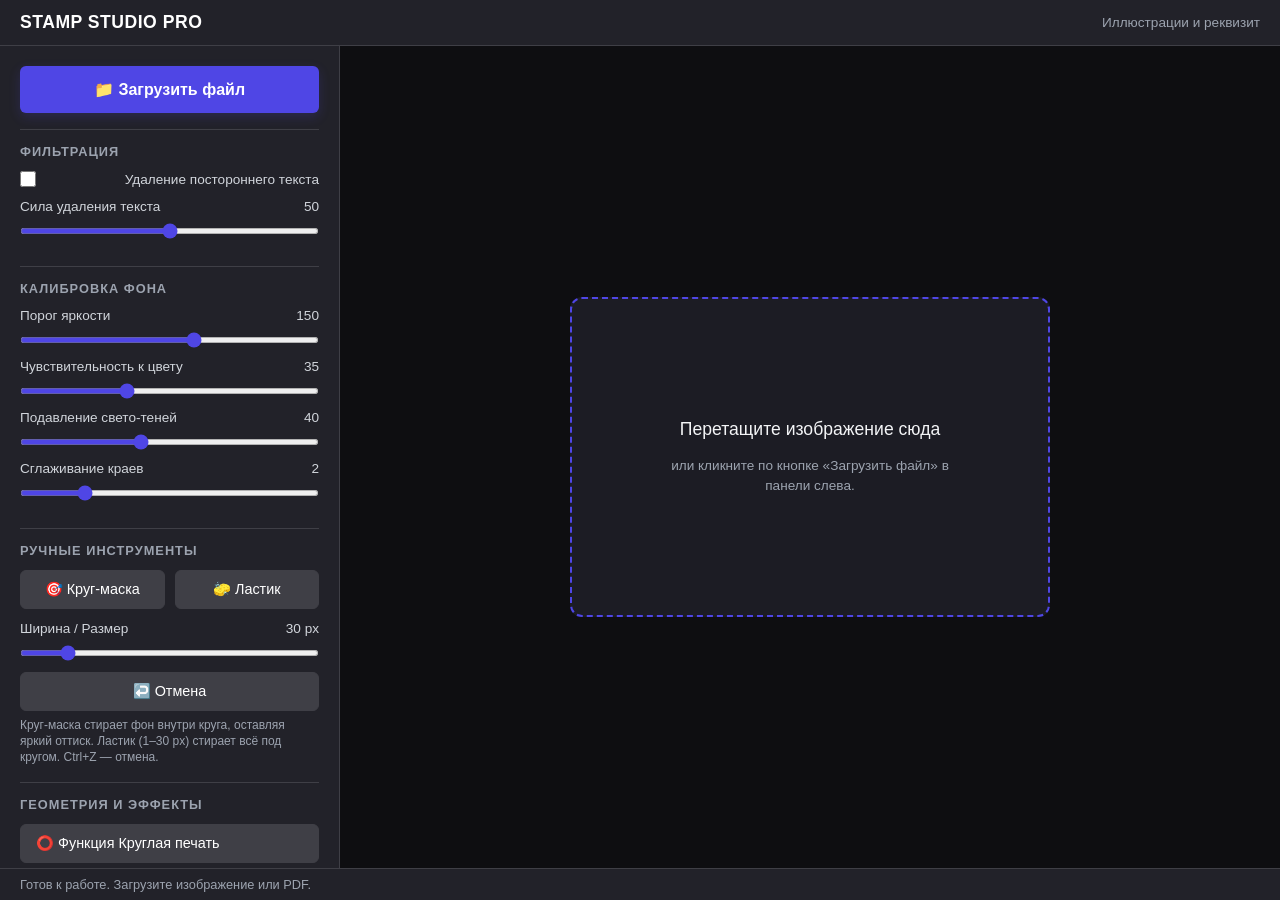
==== index.html @ a834d9c8 "Add files via upload" ====
<!DOCTYPE html>
<html lang="ru">
<head>
    <meta charset="UTF-8">
    <meta name="viewport" content="width=device-width, initial-scale=1.0">
    <title>Stamp Studio Pro — Очистка оттисков</title>
    <style>
        :root {
            --bg-color: #16161a;
            --panel-bg: #222229;
            --accent-color: #4f46e5;
            --accent-hover: #6366f1;
            --text-main: #f3f4f6;
            --text-muted: #9ca3af;
            --border-color: #3f3f46;
        }

        *, *::before, *::after { 
            box-sizing: border-box; 
            margin: 0; 
            padding: 0; 
        }
        body { 
            background-color: var(--bg-color); 
            color: var(--text-main); 
            display: flex; 
            flex-direction: column; 
            height: 100vh; 
            overflow: hidden; 
            font-family: 'Segoe UI', sans-serif; 
        }
        
        header { 
            background-color: var(--panel-bg); 
            padding: 12px 20px; 
            border-bottom: 1px solid var(--border-color); 
            display: flex; 
            justify-content: space-between; 
            align-items: center; 
        }
        header h1 { font-size: 1.1rem; font-weight: 600; color: #fff; letter-spacing: 0.5px; }
        
        .main-container { 
            display: flex; 
            flex: 1; 
            overflow: hidden; 
            position: relative; 
        }

        .sidebar { 
            width: 340px; 
            background-color: var(--panel-bg); 
            border-right: 1px solid var(--border-color); 
            display: flex; 
            flex-direction: column; 
            padding: 20px; 
            gap: 16px; 
            overflow-y: auto; 
            flex-shrink: 0; 
        }
        
        .upload-wrapper { position: relative; width: 100%; }
        .upload-label { 
            display: flex; align-items: center; justify-content: center; gap: 10px;
            background-color: var(--accent-color); color: white; padding: 14px; 
            border-radius: 6px; font-weight: 600; cursor: pointer; transition: background 0.2s ease;
            text-align: center; font-size: 1rem; box-shadow: 0 4px 12px rgba(79, 70, 229, 0.2);
        }
        .upload-label:hover { background-color: var(--accent-hover); }
        #fileInput { 
            position: absolute; 
            left: 0; 
            top: 0; 
            width: 100%; 
            height: 100%; 
            opacity: 0; 
            cursor: pointer; 
        }
        
        .btn { 
            background-color: #3f3f46; color: white; border: 1px solid var(--border-color); 
            padding: 10px 15px; border-radius: 6px; font-weight: 500; cursor: pointer; 
            transition: all 0.2s ease; display: inline-flex; align-items: center; justify-content: center; 
            gap: 8px; font-size: 0.9rem; 
        }
        .btn:hover { background-color: #52525b; border-color: #52525b; }
        .btn-main { background-color: #10b981; border: none; font-weight: 600; padding: 14px; font-size: 1rem; }
        .btn-main:hover { background-color: #059669; }
        
        .panel-section { border-top: 1px solid var(--border-color); padding-top: 14px; }
        .panel-section-title { 
            font-size: 0.8rem; text-transform: uppercase; letter-spacing: 1px; 
            color: var(--text-muted); margin-bottom: 12px; font-weight: 700; 
        }
        
        .control-group { margin-bottom: 12px; }
        .control-group label { 
            display: flex; justify-content: space-between; font-size: 0.85rem; margin-bottom: 6px; color: #d1d5db; 
        }
        .control-group input[type=range] { 
            width: 100%; accent-color: var(--accent-color); background: #16161a; 
            height: 6px; border-radius: 3px; outline: none; cursor: pointer; 
        }
        
        .checkbox-label { display: flex; align-items: center; gap: 10px; cursor: pointer; font-size: 0.9rem; user-select: none; }
        .checkbox-label input { accent-color: var(--accent-color); width: 16px; height: 16px; cursor: pointer; }

        .workspace { 
            flex: 1; 
            background-color: #0e0e11; 
            display: flex; 
            align-items: center; 
            justify-content: center; 
            overflow: auto; 
            padding: 30px;
            position: relative;
        }

        .drop-zone-box {
            width: 480px;
            height: 320px;
            border: 2px dashed #4f46e5;
            background-color: #1c1c24;
            border-radius: 12px;
            display: flex;
            flex-direction: column;
            align-items: center;
            justify-content: center;
            gap: 16px;
            color: var(--text-main);
            transition: all 0.2s ease;
            padding: 20px;
            text-align: center;
            z-index: 10;
        }
        .drop-zone-box.dragover {
            background-color: rgba(79, 70, 229, 0.15);
            border-color: #6366f1;
            transform: scale(1.02);
        }
        .drop-zone-box span {
            font-size: 1.1rem;
            font-weight: 500;
        }
        .drop-zone-box p {
            font-size: 0.85rem;
            color: var(--text-muted);
            max-width: 300px;
            line-height: 1.4;
        }
        
        .canvas-container { 
            position: relative; 
            box-shadow: 0 15px 40px rgba(0,0,0,0.7); 
            background-image: linear-gradient(45deg, #18181c 25%, transparent 25%), linear-gradient(-45deg, #18181c 25%, transparent 25%), linear-gradient(45deg, transparent 75%, #18181c 75%), linear-gradient(-45deg, transparent 75%, #18181c 75%); 
            background-size: 20px 20px; 
            border: 2px solid #27272a; 
            border-radius: 4px;
            display: none; 
        }
        
        canvas { display: block; touch-action: none; cursor: default; }
        .upload-label.dragover { background-color: var(--accent-hover); outline: 2px dashed #fff; outline-offset: 3px; }
        .brush-hint { font-size: 0.75rem; color: var(--text-muted); margin-top: 6px; line-height: 1.35; }
        @media (max-width: 800px) {
            body { height: auto; overflow: auto; }
            .main-container { flex-direction: column; overflow: visible; }
            .sidebar { width: 100%; }
            .workspace { min-height: 60vh; }
        }
        
        #brushCursor {
            position: absolute;
            border: 2px dashed rgba(255, 255, 255, 0.8);
            background: rgba(255, 255, 255, 0.15);
            border-radius: 50%;
            pointer-events: none;
            display: none;
            transform: translate(-50%, -50%);
            z-index: 999;
            box-shadow: 0 0 0 1px rgba(0,0,0,0.5);
        }
        
        .status-bar { 
            background-color: var(--panel-bg); 
            padding: 8px 20px; 
            border-top: 1px solid var(--border-color); 
            font-size: 0.8rem; 
            color: var(--text-muted); 
            display: flex; 
            justify-content: space-between; 
        }
        .tool-active { 
            border: 1px solid var(--accent-hover) !important; 
            background-color: rgba(79, 70, 229, 0.25) !important; 
            color: #fff !important; 
        }
    </style>
</head>
<body>

    <header>
        <h1>STAMP STUDIO PRO</h1>
        <div style="font-size: 0.85rem; color: var(--text-muted);">Иллюстрации и реквизит</div>
    </header>

    <div class="main-container">
        <div class="sidebar">
            <div class="upload-wrapper">
                <label class="upload-label" id="uploadLabel">
                    <span>📁 Загрузить файл</span>
                    <input type="file" id="fileInput" accept="image/*,application/pdf,.pdf">
                </label>
            </div>

            <div class="panel-section">
                <div class="panel-section-title">Фильтрация</div>
                <div class="control-group">
                    <label class="checkbox-label">
                        <input type="checkbox" id="removeTextCheck">
                        <span>Удаление постороннего текста</span>
                    </label>
                </div>
                <div class="control-group">
                    <label><span>Сила удаления текста</span><span id="valText">50</span></label>
                    <input type="range" id="paramText" min="0" max="100" value="50">
                </div>
            </div>

            <div class="panel-section">
                <div class="panel-section-title">Калибровка фона</div>
                <div class="control-group">
                    <label><span>Порог яркости</span><span id="val1">150</span></label>
                    <input type="range" id="paramBrightness" min="0" max="255" value="150">
                </div>
                <div class="control-group">
                    <label><span>Чувствительность к цвету</span><span id="val2">35</span></label>
                    <input type="range" id="paramChroma" min="0" max="100" value="35">
                </div>
                <div class="control-group">
                    <label><span>Подавление свето-теней</span><span id="val3">40</span></label>
                    <input type="range" id="paramShadows" min="0" max="100" value="40">
                </div>
                <div class="control-group">
                    <label><span>Сглаживание краев</span><span id="val4">2</span></label>
                    <input type="range" id="paramSmoothing" min="0" max="10" value="2">
                </div>
            </div>

            <div class="panel-section">
                <div class="panel-section-title">Ручные инструменты</div>
                <div style="display: flex; gap: 10px; margin-bottom: 12px;">
                    <button class="btn" id="btnMagicCursor" style="flex: 1;">🎯 Круг-маска</button>
                    <button class="btn" id="btnEraser" style="flex: 1;">🧽 Ластик</button>
                </div>
                <div class="control-group">
                    <label><span>Ширина / Размер</span><span id="valBrushSize">30 px</span></label>
                    <input type="range" id="brushSize" min="5" max="180" value="30">
                </div>
                <button class="btn" id="btnUndo" style="width: 100%;">↩️ Отмена</button>
                <div class="brush-hint">Круг-маска стирает фон внутри круга, оставляя яркий оттиск. Ластик (1–30 px) стирает всё под кругом. Ctrl+Z — отмена.</div>
            </div>

            <div class="panel-section">
                <div class="panel-section-title">Геометрия и эффекты</div>
                <button class="btn" id="btnMakeRound" style="width: 100%; margin-bottom: 12px; justify-content: flex-start;">⭕ Функция Круглая печать</button>
                <div class="control-group">
                    <label class="checkbox-label">
                        <input type="checkbox" id="agingCheck">
                        <span>Состаривание печати</span>
                    </label>
                </div>
                <div class="control-group">
                    <label><span>Степень состаривания</span><span id="valAging">60</span></label>
                    <input type="range" id="paramAging" min="0" max="100" value="60">
                </div>
            </div>

            <!-- Добавленные кнопки действий -->
            <div class="panel-section">
                <div class="panel-section-title">Экспорт</div>
                <button class="btn-main" id="btnDownload" style="width: 100%;">⬇️ Скачать PNG (40 мм)</button>
                <button class="btn" id="btnReset" style="width: 100%; margin-top: 8px;">🗑️ Сбросить всё</button>
            </div>

        </div>

        <div class="workspace">
            <div class="drop-zone-box" id="dropZone">
                <span>Перетащите изображение сюда</span>
                <p>или кликните по кнопке «Загрузить файл» в панели слева.</p>
            </div>
            <div class="canvas-container" id="canvasContainer">
                <canvas id="mainCanvas"></canvas>
                <div id="brushCursor"></div>
            </div>
        </div>
    </div>

    <div class="status-bar" id="statusBar">
        <span>Готов к работе</span>
        <span id="fileName"></span>
    </div>

    <!-- Подключаем логику -->
    <script src="script.js"></script>
</body>
</html>
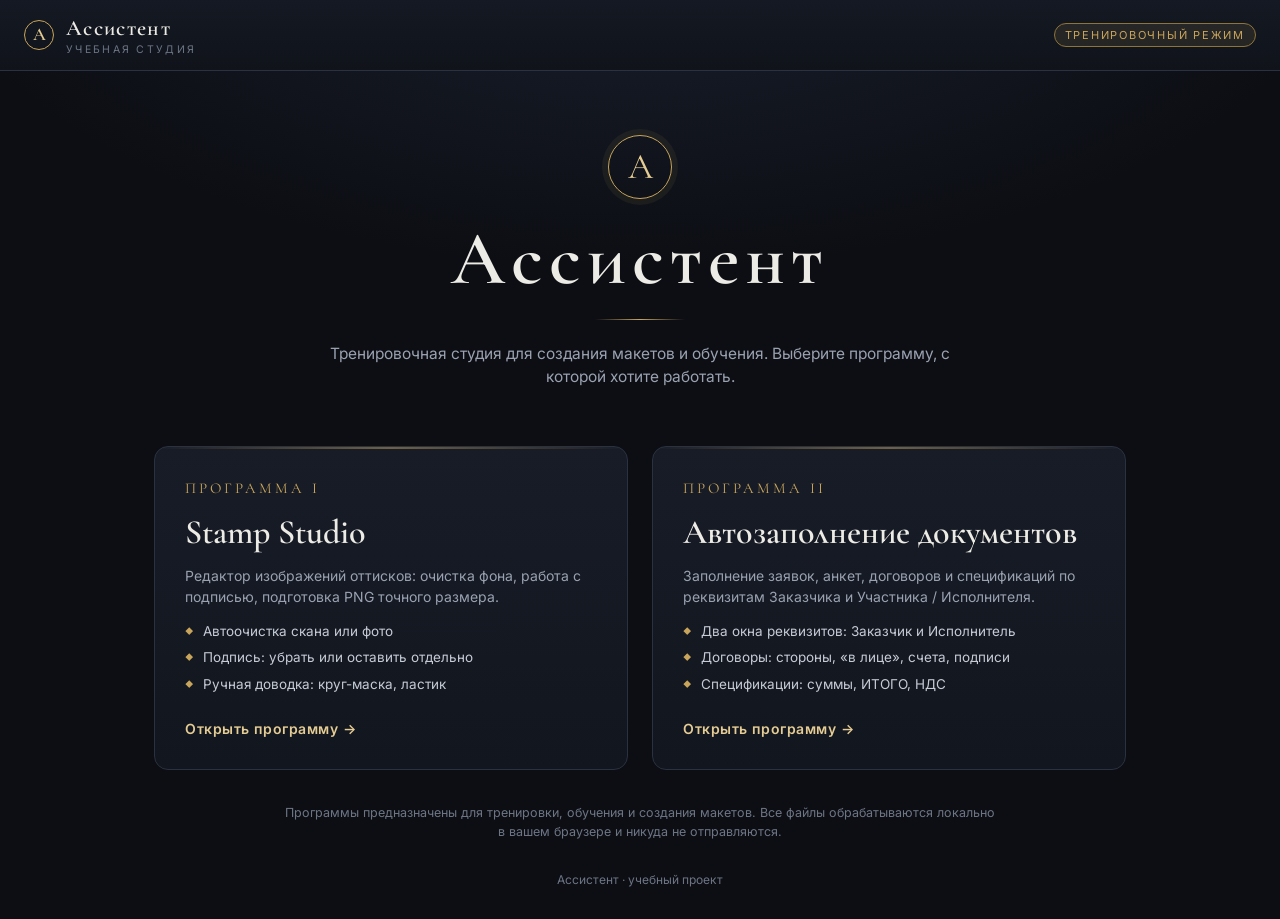
==== commit 78d2692b: "Add files via upload" ====
--- a/index.html
+++ b/index.html
@@ -1,308 +1,39 @@
 <!DOCTYPE html>
 <html lang="ru">
 <head>
-    <meta charset="UTF-8">
-    <meta name="viewport" content="width=device-width, initial-scale=1.0">
-    <title>Stamp Studio Pro — Очистка оттисков</title>
-    <style>
-        :root {
-            --bg-color: #16161a;
-            --panel-bg: #222229;
-            --accent-color: #4f46e5;
-            --accent-hover: #6366f1;
-            --text-main: #f3f4f6;
-            --text-muted: #9ca3af;
-            --border-color: #3f3f46;
-        }
-
-        *, *::before, *::after { 
-            box-sizing: border-box; 
-            margin: 0; 
-            padding: 0; 
-        }
-        body { 
-            background-color: var(--bg-color); 
-            color: var(--text-main); 
-            display: flex; 
-            flex-direction: column; 
-            height: 100vh; 
-            overflow: hidden; 
-            font-family: 'Segoe UI', sans-serif; 
-        }
-        
-        header { 
-            background-color: var(--panel-bg); 
-            padding: 12px 20px; 
-            border-bottom: 1px solid var(--border-color); 
-            display: flex; 
-            justify-content: space-between; 
-            align-items: center; 
-        }
-        header h1 { font-size: 1.1rem; font-weight: 600; color: #fff; letter-spacing: 0.5px; }
-        
-        .main-container { 
-            display: flex; 
-            flex: 1; 
-            overflow: hidden; 
-            position: relative; 
-        }
-
-        .sidebar { 
-            width: 340px; 
-            background-color: var(--panel-bg); 
-            border-right: 1px solid var(--border-color); 
-            display: flex; 
-            flex-direction: column; 
-            padding: 20px; 
-            gap: 16px; 
-            overflow-y: auto; 
-            flex-shrink: 0; 
-        }
-        
-        .upload-wrapper { position: relative; width: 100%; }
-        .upload-label { 
-            display: flex; align-items: center; justify-content: center; gap: 10px;
-            background-color: var(--accent-color); color: white; padding: 14px; 
-            border-radius: 6px; font-weight: 600; cursor: pointer; transition: background 0.2s ease;
-            text-align: center; font-size: 1rem; box-shadow: 0 4px 12px rgba(79, 70, 229, 0.2);
-        }
-        .upload-label:hover { background-color: var(--accent-hover); }
-        #fileInput { 
-            position: absolute; 
-            left: 0; 
-            top: 0; 
-            width: 100%; 
-            height: 100%; 
-            opacity: 0; 
-            cursor: pointer; 
-        }
-        
-        .btn { 
-            background-color: #3f3f46; color: white; border: 1px solid var(--border-color); 
-            padding: 10px 15px; border-radius: 6px; font-weight: 500; cursor: pointer; 
-            transition: all 0.2s ease; display: inline-flex; align-items: center; justify-content: center; 
-            gap: 8px; font-size: 0.9rem; 
-        }
-        .btn:hover { background-color: #52525b; border-color: #52525b; }
-        .btn-main { background-color: #10b981; border: none; font-weight: 600; padding: 14px; font-size: 1rem; }
-        .btn-main:hover { background-color: #059669; }
-        
-        .panel-section { border-top: 1px solid var(--border-color); padding-top: 14px; }
-        .panel-section-title { 
-            font-size: 0.8rem; text-transform: uppercase; letter-spacing: 1px; 
-            color: var(--text-muted); margin-bottom: 12px; font-weight: 700; 
-        }
-        
-        .control-group { margin-bottom: 12px; }
-        .control-group label { 
-            display: flex; justify-content: space-between; font-size: 0.85rem; margin-bottom: 6px; color: #d1d5db; 
-        }
-        .control-group input[type=range] { 
-            width: 100%; accent-color: var(--accent-color); background: #16161a; 
-            height: 6px; border-radius: 3px; outline: none; cursor: pointer; 
-        }
-        
-        .checkbox-label { display: flex; align-items: center; gap: 10px; cursor: pointer; font-size: 0.9rem; user-select: none; }
-        .checkbox-label input { accent-color: var(--accent-color); width: 16px; height: 16px; cursor: pointer; }
-
-        .workspace { 
-            flex: 1; 
-            background-color: #0e0e11; 
-            display: flex; 
-            align-items: center; 
-            justify-content: center; 
-            overflow: auto; 
-            padding: 30px;
-            position: relative;
-        }
-
-        .drop-zone-box {
-            width: 480px;
-            height: 320px;
-            border: 2px dashed #4f46e5;
-            background-color: #1c1c24;
-            border-radius: 12px;
-            display: flex;
-            flex-direction: column;
-            align-items: center;
-            justify-content: center;
-            gap: 16px;
-            color: var(--text-main);
-            transition: all 0.2s ease;
-            padding: 20px;
-            text-align: center;
-            z-index: 10;
-        }
-        .drop-zone-box.dragover {
-            background-color: rgba(79, 70, 229, 0.15);
-            border-color: #6366f1;
-            transform: scale(1.02);
-        }
-        .drop-zone-box span {
-            font-size: 1.1rem;
-            font-weight: 500;
-        }
-        .drop-zone-box p {
-            font-size: 0.85rem;
-            color: var(--text-muted);
-            max-width: 300px;
-            line-height: 1.4;
-        }
-        
-        .canvas-container { 
-            position: relative; 
-            box-shadow: 0 15px 40px rgba(0,0,0,0.7); 
-            background-image: linear-gradient(45deg, #18181c 25%, transparent 25%), linear-gradient(-45deg, #18181c 25%, transparent 25%), linear-gradient(45deg, transparent 75%, #18181c 75%), linear-gradient(-45deg, transparent 75%, #18181c 75%); 
-            background-size: 20px 20px; 
-            border: 2px solid #27272a; 
-            border-radius: 4px;
-            display: none; 
-        }
-        
-        canvas { display: block; touch-action: none; cursor: default; }
-        .upload-label.dragover { background-color: var(--accent-hover); outline: 2px dashed #fff; outline-offset: 3px; }
-        .brush-hint { font-size: 0.75rem; color: var(--text-muted); margin-top: 6px; line-height: 1.35; }
-        @media (max-width: 800px) {
-            body { height: auto; overflow: auto; }
-            .main-container { flex-direction: column; overflow: visible; }
-            .sidebar { width: 100%; }
-            .workspace { min-height: 60vh; }
-        }
-        
-        #brushCursor {
-            position: absolute;
-            border: 2px dashed rgba(255, 255, 255, 0.8);
-            background: rgba(255, 255, 255, 0.15);
-            border-radius: 50%;
-            pointer-events: none;
-            display: none;
-            transform: translate(-50%, -50%);
-            z-index: 999;
-            box-shadow: 0 0 0 1px rgba(0,0,0,0.5);
-        }
-        
-        .status-bar { 
-            background-color: var(--panel-bg); 
-            padding: 8px 20px; 
-            border-top: 1px solid var(--border-color); 
-            font-size: 0.8rem; 
-            color: var(--text-muted); 
-            display: flex; 
-            justify-content: space-between; 
-        }
-        .tool-active { 
-            border: 1px solid var(--accent-hover) !important; 
-            background-color: rgba(79, 70, 229, 0.25) !important; 
-            color: #fff !important; 
-        }
-    </style>
+<meta charset="utf-8">
+<meta name="viewport" content="width=device-width, initial-scale=1">
+<title>Ассистент — учебная студия</title>
+<link rel="preconnect" href="https://fonts.googleapis.com"><link rel="preconnect" href="https://fonts.gstatic.com" crossorigin>
+<link href="https://fonts.googleapis.com/css2?family=Cormorant+Garamond:wght@500;600;700&family=Inter:wght@400;500;600;700&subset=cyrillic&display=swap" rel="stylesheet">
+<link rel="stylesheet" href="assets/css/theme.css">
+<link rel="stylesheet" href="assets/css/portal.css">
 </head>
 <body>
-
-    <header>
-        <h1>STAMP STUDIO PRO</h1>
-        <div style="font-size: 0.85rem; color: var(--text-muted);">Иллюстрации и реквизит</div>
-    </header>
-
-    <div class="main-container">
-        <div class="sidebar">
-            <div class="upload-wrapper">
-                <label class="upload-label" id="uploadLabel">
-                    <span>📁 Загрузить файл</span>
-                    <input type="file" id="fileInput" accept="image/*,application/pdf,.pdf">
-                </label>
-            </div>
-
-            <div class="panel-section">
-                <div class="panel-section-title">Фильтрация</div>
-                <div class="control-group">
-                    <label class="checkbox-label">
-                        <input type="checkbox" id="removeTextCheck">
-                        <span>Удаление постороннего текста</span>
-                    </label>
-                </div>
-                <div class="control-group">
-                    <label><span>Сила удаления текста</span><span id="valText">50</span></label>
-                    <input type="range" id="paramText" min="0" max="100" value="50">
-                </div>
-            </div>
-
-            <div class="panel-section">
-                <div class="panel-section-title">Калибровка фона</div>
-                <div class="control-group">
-                    <label><span>Порог яркости</span><span id="val1">150</span></label>
-                    <input type="range" id="paramBrightness" min="0" max="255" value="150">
-                </div>
-                <div class="control-group">
-                    <label><span>Чувствительность к цвету</span><span id="val2">35</span></label>
-                    <input type="range" id="paramChroma" min="0" max="100" value="35">
-                </div>
-                <div class="control-group">
-                    <label><span>Подавление свето-теней</span><span id="val3">40</span></label>
-                    <input type="range" id="paramShadows" min="0" max="100" value="40">
-                </div>
-                <div class="control-group">
-                    <label><span>Сглаживание краев</span><span id="val4">2</span></label>
-                    <input type="range" id="paramSmoothing" min="0" max="10" value="2">
-                </div>
-            </div>
-
-            <div class="panel-section">
-                <div class="panel-section-title">Ручные инструменты</div>
-                <div style="display: flex; gap: 10px; margin-bottom: 12px;">
-                    <button class="btn" id="btnMagicCursor" style="flex: 1;">🎯 Круг-маска</button>
-                    <button class="btn" id="btnEraser" style="flex: 1;">🧽 Ластик</button>
-                </div>
-                <div class="control-group">
-                    <label><span>Ширина / Размер</span><span id="valBrushSize">30 px</span></label>
-                    <input type="range" id="brushSize" min="5" max="180" value="30">
-                </div>
-                <button class="btn" id="btnUndo" style="width: 100%;">↩️ Отмена</button>
-                <div class="brush-hint">Круг-маска стирает фон внутри круга, оставляя яркий оттиск. Ластик (1–30 px) стирает всё под кругом. Ctrl+Z — отмена.</div>
-            </div>
-
-            <div class="panel-section">
-                <div class="panel-section-title">Геометрия и эффекты</div>
-                <button class="btn" id="btnMakeRound" style="width: 100%; margin-bottom: 12px; justify-content: flex-start;">⭕ Функция Круглая печать</button>
-                <div class="control-group">
-                    <label class="checkbox-label">
-                        <input type="checkbox" id="agingCheck">
-                        <span>Состаривание печати</span>
-                    </label>
-                </div>
-                <div class="control-group">
-                    <label><span>Степень состаривания</span><span id="valAging">60</span></label>
-                    <input type="range" id="paramAging" min="0" max="100" value="60">
-                </div>
-            </div>
-
-            <!-- Добавленные кнопки действий -->
-            <div class="panel-section">
-                <div class="panel-section-title">Экспорт</div>
-                <button class="btn-main" id="btnDownload" style="width: 100%;">⬇️ Скачать PNG (40 мм)</button>
-                <button class="btn" id="btnReset" style="width: 100%; margin-top: 8px;">🗑️ Сбросить всё</button>
-            </div>
-
-        </div>
-
-        <div class="workspace">
-            <div class="drop-zone-box" id="dropZone">
-                <span>Перетащите изображение сюда</span>
-                <p>или кликните по кнопке «Загрузить файл» в панели слева.</p>
-            </div>
-            <div class="canvas-container" id="canvasContainer">
-                <canvas id="mainCanvas"></canvas>
-                <div id="brushCursor"></div>
-            </div>
-        </div>
-    </div>
-
-    <div class="status-bar" id="statusBar">
-        <span>Готов к работе</span>
-        <span id="fileName"></span>
-    </div>
-
-    <!-- Подключаем логику -->
-    <script src="script.js"></script>
+<header class="topbar"><span class="brand"><span class="mark">А</span><span><b>Ассистент</b><small>Учебная студия</small></span></span><span class="training">Тренировочный режим</span></header>
+<section class="hero">
+  <div class="mark">А</div>
+  <h1>Ассистент</h1>
+  <div class="rule"></div>
+  <p>Тренировочная студия для создания макетов и обучения. Выберите программу, с которой хотите работать.</p>
+</section>
+<main class="choose">
+  <a class="tile" href="stamp.html">
+    <span class="no">ПРОГРАММА I</span>
+    <h2>Stamp Studio</h2>
+    <p>Редактор изображений оттисков: очистка фона, работа с подписью, подготовка PNG точного размера.</p>
+    <ul><li>Автоочистка скана или фото</li><li>Подпись: убрать или оставить отдельно</li><li>Ручная доводка: круг-маска, ластик</li></ul>
+    <span class="go">Открыть программу →</span>
+  </a>
+  <a class="tile" href="docs.html">
+    <span class="no">ПРОГРАММА II</span>
+    <h2>Автозаполнение документов</h2>
+    <p>Заполнение заявок, анкет, договоров и спецификаций по реквизитам Заказчика и Участника / Исполнителя.</p>
+    <ul><li>Два окна реквизитов: Заказчик и Исполнитель</li><li>Договоры: стороны, «в лице», счета, подписи</li><li>Спецификации: суммы, ИТОГО, НДС</li></ul>
+    <span class="go">Открыть программу →</span>
+  </a>
+</main>
+<p class="note">Программы предназначены для тренировки, обучения и создания макетов. Все файлы обрабатываются локально в вашем браузере и никуда не отправляются.</p>
+<footer>Ассистент · учебный проект</footer>
 </body>
-</html>+</html>
--- a/assets/css/theme.css
+++ b/assets/css/theme.css
@@ -0,0 +1,43 @@
+/* Ассистент — общая тема: графит и шампанское золото */
+:root{
+  --bg:#0c0e13; --bg-2:#10131a; --panel:#151922; --panel-2:#1a1f2a; --panel-3:#212835;
+  --line:#2a3141; --line-2:#363e50;
+  --text:#ecebe5; --muted:#9aa2b1; --faint:#6d7585;
+  --gold:#c9a55c; --gold-2:#e4cc94; --gold-d:#8f7439; --gold-bg:rgba(201,165,92,.11);
+  --ok:#5fae8a; --warn:#d9b24a; --err:#cf6a5d;
+  --serif:'Cormorant Garamond','Playfair Display',Georgia,'Times New Roman',serif;
+  --sans:'Inter','Segoe UI',system-ui,-apple-system,Roboto,Arial,sans-serif;
+  --r:8px;
+}
+*,*::before,*::after{box-sizing:border-box;margin:0;padding:0}
+html{color-scheme:dark}
+body{background:var(--bg);color:var(--text);font-family:var(--sans);font-size:14px;line-height:1.5;-webkit-font-smoothing:antialiased}
+a{color:var(--gold-2);text-decoration:none}
+button,input,select,textarea{font:inherit;color:inherit}
+:focus-visible{outline:2px solid var(--gold);outline-offset:2px}
+
+/* шапка */
+.topbar{display:flex;align-items:center;justify-content:space-between;gap:16px;padding:12px 24px;background:linear-gradient(180deg,#141923,#10131a);border-bottom:1px solid var(--line)}
+.brand{display:flex;align-items:center;gap:12px;color:var(--text)}
+.brand .mark{width:30px;height:30px;border:1px solid var(--gold);border-radius:50%;display:grid;place-items:center;font-family:var(--serif);font-size:18px;color:var(--gold-2);font-weight:600}
+.brand b{font-family:var(--serif);font-size:22px;letter-spacing:.06em;font-weight:600}
+.brand small{display:block;font-size:10.5px;letter-spacing:.22em;text-transform:uppercase;color:var(--faint);margin-top:-3px}
+.crumbs{display:flex;align-items:center;gap:10px;font-size:13px;color:var(--muted)}
+.crumbs a{color:var(--muted);border:1px solid var(--line);padding:6px 12px;border-radius:999px;transition:.15s}
+.crumbs a:hover{border-color:var(--gold-d);color:var(--gold-2)}
+.crumbs .here{color:var(--gold-2);letter-spacing:.04em}
+.training{font-size:11px;letter-spacing:.16em;text-transform:uppercase;color:var(--gold);border:1px solid var(--gold-d);padding:3px 10px;border-radius:999px;background:var(--gold-bg)}
+
+/* кнопки */
+.btn{display:inline-flex;align-items:center;justify-content:center;gap:8px;background:var(--panel-3);border:1px solid var(--line-2);color:var(--text);padding:9px 14px;border-radius:var(--r);cursor:pointer;font-weight:500;font-size:13.5px;transition:.15s;white-space:nowrap}
+.btn:hover{border-color:var(--gold-d);background:#262e3d}
+.btn:disabled{opacity:.4;cursor:not-allowed}
+.btn.primary,.btn-main{background:linear-gradient(180deg,#d6b46c,#b48f45);border:1px solid #d9bb78;color:#16120a;font-weight:700;letter-spacing:.02em}
+.btn.primary:hover,.btn-main:hover{background:linear-gradient(180deg,#e2c382,#c19c50)}
+.btn-main{display:flex;width:100%;padding:13px;border-radius:var(--r);cursor:pointer;font-size:15px;justify-content:center}
+.btn.ghost{background:transparent}
+.btn.small{padding:6px 10px;font-size:12.5px}
+.tool-active{border-color:var(--gold)!important;background:var(--gold-bg)!important;color:var(--gold-2)!important;box-shadow:inset 0 0 0 1px var(--gold-d)}
+
+.hint{font-size:12px;color:var(--muted);line-height:1.5}
+.sr{position:absolute;width:1px;height:1px;overflow:hidden;clip:rect(0 0 0 0)}
--- a/assets/css/portal.css
+++ b/assets/css/portal.css
@@ -0,0 +1,19 @@
+body{min-height:100vh;display:flex;flex-direction:column;background:radial-gradient(1200px 600px at 50% -10%,#1b2130 0,var(--bg) 60%)}
+.hero{text-align:center;padding:64px 24px 28px}
+.hero .mark{width:64px;height:64px;margin:0 auto 22px;border:1px solid var(--gold);border-radius:50%;display:grid;place-items:center;font-family:var(--serif);font-size:36px;color:var(--gold-2);box-shadow:0 0 0 6px rgba(201,165,92,.07)}
+.hero h1{font-family:var(--serif);font-size:clamp(44px,7vw,76px);font-weight:600;letter-spacing:.08em;line-height:1}
+.hero .rule{width:90px;height:1px;background:linear-gradient(90deg,transparent,var(--gold),transparent);margin:22px auto}
+.hero p{color:var(--muted);max-width:620px;margin:0 auto;font-size:15.5px}
+.choose{max-width:1020px;margin:30px auto 0;padding:0 24px;display:grid;grid-template-columns:1fr 1fr;gap:24px;width:100%}
+.tile{display:flex;flex-direction:column;gap:14px;background:linear-gradient(180deg,#171c27,#12161e);border:1px solid var(--line);border-radius:14px;padding:30px;color:var(--text);transition:.2s;position:relative;overflow:hidden}
+.tile::after{content:'';position:absolute;inset:0 0 auto 0;height:2px;background:linear-gradient(90deg,transparent,var(--gold),transparent);opacity:.5}
+.tile:hover{border-color:var(--gold-d);transform:translateY(-3px);box-shadow:0 20px 50px rgba(0,0,0,.45)}
+.tile .no{font-family:var(--serif);color:var(--gold);font-size:15px;letter-spacing:.2em}
+.tile h2{font-family:var(--serif);font-size:34px;font-weight:600;line-height:1.1}
+.tile p{color:var(--muted);font-size:14px}
+.tile ul{list-style:none;color:#c6cbd5;font-size:13.5px;display:grid;gap:6px}
+.tile li::before{content:'◆';color:var(--gold);font-size:8px;margin-right:10px;vertical-align:2px}
+.tile .go{margin-top:auto;padding-top:10px;color:var(--gold-2);font-weight:600;letter-spacing:.04em}
+.note{max-width:760px;margin:34px auto 0;text-align:center;color:var(--faint);font-size:12.5px;padding:0 24px}
+footer{margin-top:auto;padding:30px 24px;text-align:center;color:var(--faint);font-size:12px}
+@media(max-width:760px){.choose{grid-template-columns:1fr}.hero{padding-top:40px}}
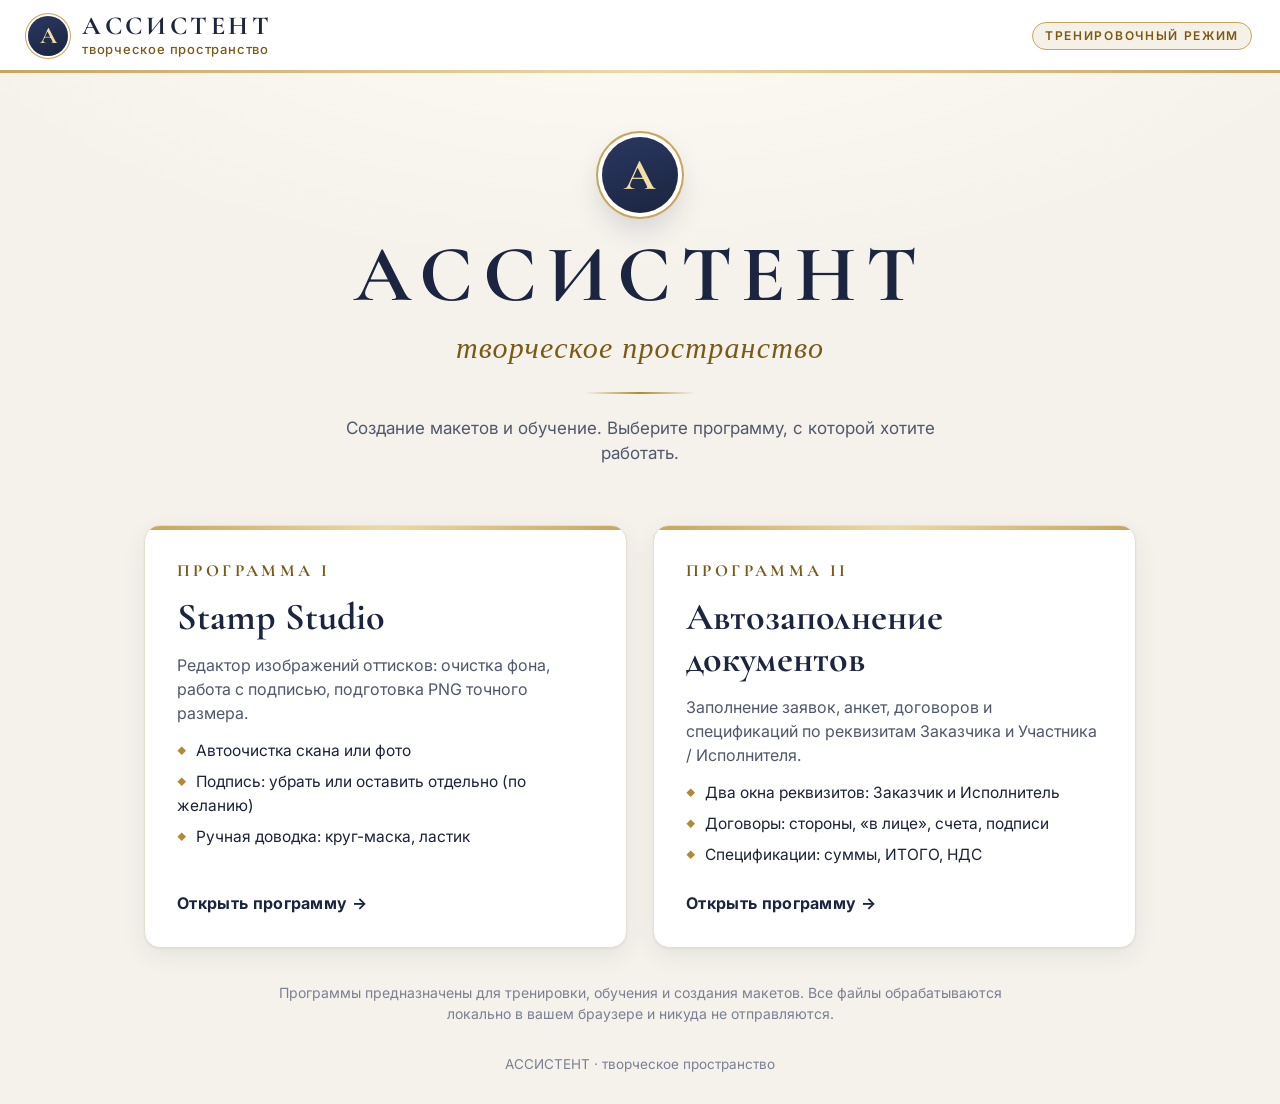
==== commit 92740433: "Add files via upload" ====
--- a/index.html
+++ b/index.html
@@ -3,26 +3,27 @@
 <head>
 <meta charset="utf-8">
 <meta name="viewport" content="width=device-width, initial-scale=1">
-<title>Ассистент — учебная студия</title>
+<title>АССИСТЕНТ творческое пространство</title>
 <link rel="preconnect" href="https://fonts.googleapis.com"><link rel="preconnect" href="https://fonts.gstatic.com" crossorigin>
 <link href="https://fonts.googleapis.com/css2?family=Cormorant+Garamond:wght@500;600;700&family=Inter:wght@400;500;600;700&subset=cyrillic&display=swap" rel="stylesheet">
 <link rel="stylesheet" href="assets/css/theme.css">
 <link rel="stylesheet" href="assets/css/portal.css">
 </head>
 <body>
-<header class="topbar"><span class="brand"><span class="mark">А</span><span><b>Ассистент</b><small>Учебная студия</small></span></span><span class="training">Тренировочный режим</span></header>
+<header class="topbar"><span class="brand"><span class="mark">А</span><span><b>АССИСТЕНТ</b><small>творческое пространство</small></span></span><span class="training">Тренировочный режим</span></header>
 <section class="hero">
   <div class="mark">А</div>
-  <h1>Ассистент</h1>
+  <h1>АССИСТЕНТ</h1>
+  <div class="sub">творческое пространство</div>
   <div class="rule"></div>
-  <p>Тренировочная студия для создания макетов и обучения. Выберите программу, с которой хотите работать.</p>
+  <p>Создание макетов и обучение. Выберите программу, с которой хотите работать.</p>
 </section>
 <main class="choose">
   <a class="tile" href="stamp.html">
     <span class="no">ПРОГРАММА I</span>
     <h2>Stamp Studio</h2>
     <p>Редактор изображений оттисков: очистка фона, работа с подписью, подготовка PNG точного размера.</p>
-    <ul><li>Автоочистка скана или фото</li><li>Подпись: убрать или оставить отдельно</li><li>Ручная доводка: круг-маска, ластик</li></ul>
+    <ul><li>Автоочистка скана или фото</li><li>Подпись: убрать или оставить отдельно (по желанию)</li><li>Ручная доводка: круг-маска, ластик</li></ul>
     <span class="go">Открыть программу →</span>
   </a>
   <a class="tile" href="docs.html">
@@ -34,6 +35,6 @@
   </a>
 </main>
 <p class="note">Программы предназначены для тренировки, обучения и создания макетов. Все файлы обрабатываются локально в вашем браузере и никуда не отправляются.</p>
-<footer>Ассистент · учебный проект</footer>
+<footer>АССИСТЕНТ · творческое пространство</footer>
 </body>
 </html>
--- a/assets/css/theme.css
+++ b/assets/css/theme.css
@@ -1,43 +1,45 @@
-/* Ассистент — общая тема: графит и шампанское золото */
+/* АССИСТЕНТ · творческое пространство — светлая тема: слоновая кость, тёмно-синие чернила, золото */
 :root{
-  --bg:#0c0e13; --bg-2:#10131a; --panel:#151922; --panel-2:#1a1f2a; --panel-3:#212835;
-  --line:#2a3141; --line-2:#363e50;
-  --text:#ecebe5; --muted:#9aa2b1; --faint:#6d7585;
-  --gold:#c9a55c; --gold-2:#e4cc94; --gold-d:#8f7439; --gold-bg:rgba(201,165,92,.11);
-  --ok:#5fae8a; --warn:#d9b24a; --err:#cf6a5d;
+  --bg:#f5f2eb; --bg-2:#faf8f3; --panel:#ffffff; --panel-2:#fbf9f4; --panel-3:#f1ede3;
+  --line:#e6dfce; --line-2:#cfc4a8;
+  --text:#1b2338; --muted:#4f586c; --faint:#7a8094;
+  --navy:#1b2540; --navy-2:#2a3760;
+  --gold:#b08a35; --gold-2:#7a5a16; --gold-d:#c9a55c; --gold-bg:rgba(176,138,53,.12);
+  --ok:#1f7a55; --warn:#a8741a; --err:#b8352b;
   --serif:'Cormorant Garamond','Playfair Display',Georgia,'Times New Roman',serif;
   --sans:'Inter','Segoe UI',system-ui,-apple-system,Roboto,Arial,sans-serif;
-  --r:8px;
+  --r:10px; --shadow:0 1px 2px rgba(27,37,64,.06),0 8px 24px rgba(27,37,64,.07);
 }
 *,*::before,*::after{box-sizing:border-box;margin:0;padding:0}
-html{color-scheme:dark}
-body{background:var(--bg);color:var(--text);font-family:var(--sans);font-size:14px;line-height:1.5;-webkit-font-smoothing:antialiased}
+html{color-scheme:light}
+body{background:var(--bg);color:var(--text);font-family:var(--sans);font-size:16px;line-height:1.5;-webkit-font-smoothing:antialiased}
 a{color:var(--gold-2);text-decoration:none}
 button,input,select,textarea{font:inherit;color:inherit}
-:focus-visible{outline:2px solid var(--gold);outline-offset:2px}
+:focus-visible{outline:2px solid var(--navy-2);outline-offset:2px}
 
 /* шапка */
-.topbar{display:flex;align-items:center;justify-content:space-between;gap:16px;padding:12px 24px;background:linear-gradient(180deg,#141923,#10131a);border-bottom:1px solid var(--line)}
-.brand{display:flex;align-items:center;gap:12px;color:var(--text)}
-.brand .mark{width:30px;height:30px;border:1px solid var(--gold);border-radius:50%;display:grid;place-items:center;font-family:var(--serif);font-size:18px;color:var(--gold-2);font-weight:600}
-.brand b{font-family:var(--serif);font-size:22px;letter-spacing:.06em;font-weight:600}
-.brand small{display:block;font-size:10.5px;letter-spacing:.22em;text-transform:uppercase;color:var(--faint);margin-top:-3px}
-.crumbs{display:flex;align-items:center;gap:10px;font-size:13px;color:var(--muted)}
-.crumbs a{color:var(--muted);border:1px solid var(--line);padding:6px 12px;border-radius:999px;transition:.15s}
-.crumbs a:hover{border-color:var(--gold-d);color:var(--gold-2)}
-.crumbs .here{color:var(--gold-2);letter-spacing:.04em}
-.training{font-size:11px;letter-spacing:.16em;text-transform:uppercase;color:var(--gold);border:1px solid var(--gold-d);padding:3px 10px;border-radius:999px;background:var(--gold-bg)}
+.topbar{position:relative;display:flex;align-items:center;justify-content:space-between;gap:16px;padding:12px 28px;background:#fff;border-bottom:1px solid var(--line)}
+.topbar::after{content:'';position:absolute;left:0;right:0;bottom:-1px;height:3px;background:linear-gradient(90deg,var(--gold-d),#ecd9a4 50%,var(--gold-d))}
+.brand{display:flex;align-items:center;gap:14px;color:var(--navy)}
+.brand .mark{width:40px;height:40px;border-radius:50%;display:grid;place-items:center;font-family:var(--serif);font-size:24px;color:#f3dfa6;font-weight:700;background:linear-gradient(160deg,var(--navy-2),var(--navy));box-shadow:0 0 0 2px #fff,0 0 0 3px var(--gold-d)}
+.brand b{display:block;font-family:var(--serif);font-size:26px;letter-spacing:.14em;font-weight:700;line-height:1.05}
+.brand small{display:block;font-size:13px;letter-spacing:.06em;color:var(--gold-2);margin-top:1px;font-weight:500}
+.crumbs{display:flex;align-items:center;gap:10px;font-size:15px;color:var(--muted)}
+.crumbs a{color:var(--navy);border:1px solid var(--line-2);padding:8px 16px;border-radius:999px;transition:.15s;background:#fff;font-weight:500}
+.crumbs a:hover{border-color:var(--gold);background:var(--gold-bg)}
+.crumbs .here{color:#fff;background:var(--navy);padding:8px 18px;border-radius:999px;font-weight:600;letter-spacing:.02em}
+.training{font-size:12px;letter-spacing:.14em;text-transform:uppercase;color:var(--gold-2);border:1px solid var(--gold-d);padding:4px 12px;border-radius:999px;background:var(--gold-bg);font-weight:600}
 
 /* кнопки */
-.btn{display:inline-flex;align-items:center;justify-content:center;gap:8px;background:var(--panel-3);border:1px solid var(--line-2);color:var(--text);padding:9px 14px;border-radius:var(--r);cursor:pointer;font-weight:500;font-size:13.5px;transition:.15s;white-space:nowrap}
-.btn:hover{border-color:var(--gold-d);background:#262e3d}
-.btn:disabled{opacity:.4;cursor:not-allowed}
-.btn.primary,.btn-main{background:linear-gradient(180deg,#d6b46c,#b48f45);border:1px solid #d9bb78;color:#16120a;font-weight:700;letter-spacing:.02em}
-.btn.primary:hover,.btn-main:hover{background:linear-gradient(180deg,#e2c382,#c19c50)}
-.btn-main{display:flex;width:100%;padding:13px;border-radius:var(--r);cursor:pointer;font-size:15px;justify-content:center}
-.btn.ghost{background:transparent}
-.btn.small{padding:6px 10px;font-size:12.5px}
-.tool-active{border-color:var(--gold)!important;background:var(--gold-bg)!important;color:var(--gold-2)!important;box-shadow:inset 0 0 0 1px var(--gold-d)}
+.btn{display:inline-flex;align-items:center;justify-content:center;gap:8px;background:#fff;border:1px solid var(--line-2);color:var(--navy);padding:11px 18px;border-radius:var(--r);cursor:pointer;font-weight:600;font-size:15.5px;transition:.15s;white-space:nowrap;box-shadow:0 1px 0 rgba(27,37,64,.04)}
+.btn:hover{border-color:var(--gold);background:#fffaf0}
+.btn:disabled{opacity:.45;cursor:not-allowed}
+.btn.primary,.btn-main{background:linear-gradient(180deg,#e3c47c,#c49b46);border:1px solid #b88d36;color:var(--navy);font-weight:700;letter-spacing:.01em;box-shadow:0 2px 8px rgba(176,138,53,.35)}
+.btn.primary:hover,.btn-main:hover{background:linear-gradient(180deg,#ead08e,#cda452)}
+.btn-main{display:flex;width:100%;padding:15px;border-radius:var(--r);cursor:pointer;font-size:17px;justify-content:center}
+.btn.ghost{background:transparent;box-shadow:none}
+.btn.small{padding:8px 14px;font-size:14px}
+.tool-active{border-color:var(--navy)!important;background:var(--navy)!important;color:#fff!important;box-shadow:0 0 0 2px var(--gold-d)!important}
 
-.hint{font-size:12px;color:var(--muted);line-height:1.5}
+.hint{font-size:14px;color:var(--muted);line-height:1.5}
 .sr{position:absolute;width:1px;height:1px;overflow:hidden;clip:rect(0 0 0 0)}
--- a/assets/css/portal.css
+++ b/assets/css/portal.css
@@ -1,19 +1,20 @@
-body{min-height:100vh;display:flex;flex-direction:column;background:radial-gradient(1200px 600px at 50% -10%,#1b2130 0,var(--bg) 60%)}
+body{min-height:100vh;display:flex;flex-direction:column;background:radial-gradient(1100px 520px at 50% -8%,#fffdf6 0,var(--bg) 70%)}
 .hero{text-align:center;padding:64px 24px 28px}
-.hero .mark{width:64px;height:64px;margin:0 auto 22px;border:1px solid var(--gold);border-radius:50%;display:grid;place-items:center;font-family:var(--serif);font-size:36px;color:var(--gold-2);box-shadow:0 0 0 6px rgba(201,165,92,.07)}
-.hero h1{font-family:var(--serif);font-size:clamp(44px,7vw,76px);font-weight:600;letter-spacing:.08em;line-height:1}
-.hero .rule{width:90px;height:1px;background:linear-gradient(90deg,transparent,var(--gold),transparent);margin:22px auto}
-.hero p{color:var(--muted);max-width:620px;margin:0 auto;font-size:15.5px}
-.choose{max-width:1020px;margin:30px auto 0;padding:0 24px;display:grid;grid-template-columns:1fr 1fr;gap:24px;width:100%}
-.tile{display:flex;flex-direction:column;gap:14px;background:linear-gradient(180deg,#171c27,#12161e);border:1px solid var(--line);border-radius:14px;padding:30px;color:var(--text);transition:.2s;position:relative;overflow:hidden}
-.tile::after{content:'';position:absolute;inset:0 0 auto 0;height:2px;background:linear-gradient(90deg,transparent,var(--gold),transparent);opacity:.5}
-.tile:hover{border-color:var(--gold-d);transform:translateY(-3px);box-shadow:0 20px 50px rgba(0,0,0,.45)}
-.tile .no{font-family:var(--serif);color:var(--gold);font-size:15px;letter-spacing:.2em}
-.tile h2{font-family:var(--serif);font-size:34px;font-weight:600;line-height:1.1}
-.tile p{color:var(--muted);font-size:14px}
-.tile ul{list-style:none;color:#c6cbd5;font-size:13.5px;display:grid;gap:6px}
-.tile li::before{content:'◆';color:var(--gold);font-size:8px;margin-right:10px;vertical-align:2px}
-.tile .go{margin-top:auto;padding-top:10px;color:var(--gold-2);font-weight:600;letter-spacing:.04em}
-.note{max-width:760px;margin:34px auto 0;text-align:center;color:var(--faint);font-size:12.5px;padding:0 24px}
-footer{margin-top:auto;padding:30px 24px;text-align:center;color:var(--faint);font-size:12px}
+.hero .mark{width:76px;height:76px;margin:0 auto 22px;border-radius:50%;display:grid;place-items:center;font-family:var(--serif);font-size:44px;font-weight:700;color:#f3dfa6;background:linear-gradient(160deg,var(--navy-2),var(--navy));box-shadow:0 0 0 4px #fff,0 0 0 6px var(--gold-d),0 14px 30px rgba(27,37,64,.18)}
+.hero h1{font-family:var(--serif);font-size:clamp(46px,7vw,80px);font-weight:700;letter-spacing:.12em;line-height:1;color:var(--navy)}
+.hero .sub{font-family:var(--serif);font-size:clamp(22px,3vw,30px);font-style:italic;color:var(--gold-2);margin-top:10px;letter-spacing:.04em}
+.hero .rule{width:110px;height:2px;background:linear-gradient(90deg,transparent,var(--gold),transparent);margin:22px auto}
+.hero p{color:var(--muted);max-width:640px;margin:0 auto;font-size:17px}
+.choose{max-width:1040px;margin:30px auto 0;padding:0 24px;display:grid;grid-template-columns:1fr 1fr;gap:26px;width:100%}
+.tile{display:flex;flex-direction:column;gap:14px;background:#fff;border:1px solid var(--line);border-radius:16px;padding:32px;color:var(--text);transition:.2s;position:relative;overflow:hidden;box-shadow:var(--shadow)}
+.tile::after{content:'';position:absolute;inset:0 0 auto 0;height:4px;background:linear-gradient(90deg,var(--gold-d),#ecd9a4,var(--gold-d))}
+.tile:hover{border-color:var(--gold);transform:translateY(-3px);box-shadow:0 18px 40px rgba(27,37,64,.14)}
+.tile .no{font-family:var(--serif);color:var(--gold-2);font-size:17px;letter-spacing:.2em;font-weight:700}
+.tile h2{font-family:var(--serif);font-size:38px;font-weight:700;line-height:1.1;color:var(--navy)}
+.tile p{color:var(--muted);font-size:16px}
+.tile ul{list-style:none;color:var(--text);font-size:15.5px;display:grid;gap:8px}
+.tile li::before{content:'◆';color:var(--gold);font-size:9px;margin-right:10px;vertical-align:2px}
+.tile .go{margin-top:auto;padding-top:10px;color:var(--navy);font-weight:700;font-size:16px;letter-spacing:.02em}
+.note{max-width:780px;margin:34px auto 0;text-align:center;color:var(--faint);font-size:14px;padding:0 24px}
+footer{margin-top:auto;padding:30px 24px;text-align:center;color:var(--faint);font-size:13.5px}
 @media(max-width:760px){.choose{grid-template-columns:1fr}.hero{padding-top:40px}}
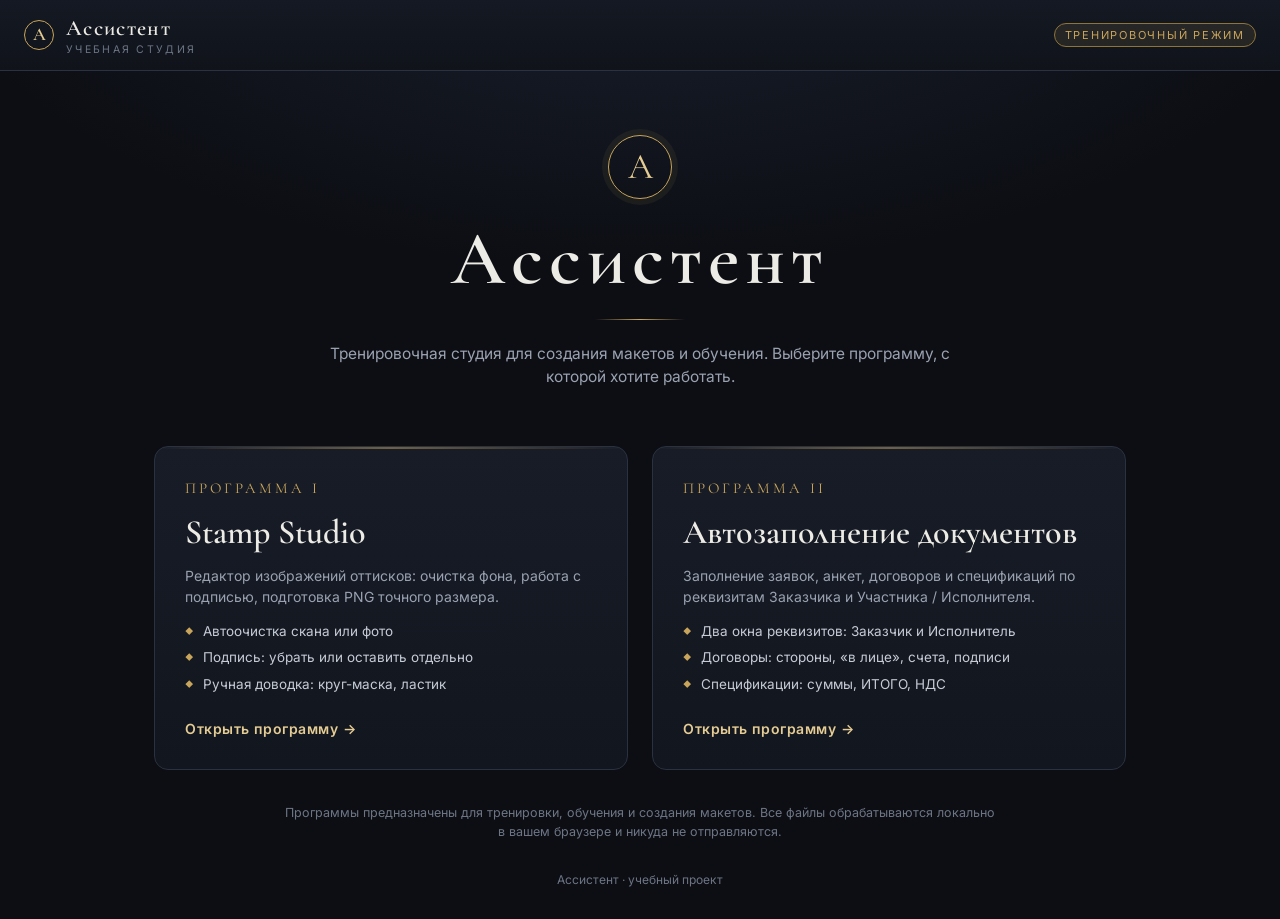
==== commit ea5f835f: "Add files via upload" ====
--- a/index.html
+++ b/index.html
@@ -3,27 +3,26 @@
 <head>
 <meta charset="utf-8">
 <meta name="viewport" content="width=device-width, initial-scale=1">
-<title>АССИСТЕНТ творческое пространство</title>
+<title>Ассистент — учебная студия</title>
 <link rel="preconnect" href="https://fonts.googleapis.com"><link rel="preconnect" href="https://fonts.gstatic.com" crossorigin>
 <link href="https://fonts.googleapis.com/css2?family=Cormorant+Garamond:wght@500;600;700&family=Inter:wght@400;500;600;700&subset=cyrillic&display=swap" rel="stylesheet">
 <link rel="stylesheet" href="assets/css/theme.css">
 <link rel="stylesheet" href="assets/css/portal.css">
 </head>
 <body>
-<header class="topbar"><span class="brand"><span class="mark">А</span><span><b>АССИСТЕНТ</b><small>творческое пространство</small></span></span><span class="training">Тренировочный режим</span></header>
+<header class="topbar"><span class="brand"><span class="mark">А</span><span><b>Ассистент</b><small>Учебная студия</small></span></span><span class="training">Тренировочный режим</span></header>
 <section class="hero">
   <div class="mark">А</div>
-  <h1>АССИСТЕНТ</h1>
-  <div class="sub">творческое пространство</div>
+  <h1>Ассистент</h1>
   <div class="rule"></div>
-  <p>Создание макетов и обучение. Выберите программу, с которой хотите работать.</p>
+  <p>Тренировочная студия для создания макетов и обучения. Выберите программу, с которой хотите работать.</p>
 </section>
 <main class="choose">
   <a class="tile" href="stamp.html">
     <span class="no">ПРОГРАММА I</span>
     <h2>Stamp Studio</h2>
     <p>Редактор изображений оттисков: очистка фона, работа с подписью, подготовка PNG точного размера.</p>
-    <ul><li>Автоочистка скана или фото</li><li>Подпись: убрать или оставить отдельно (по желанию)</li><li>Ручная доводка: круг-маска, ластик</li></ul>
+    <ul><li>Автоочистка скана или фото</li><li>Подпись: убрать или оставить отдельно</li><li>Ручная доводка: круг-маска, ластик</li></ul>
     <span class="go">Открыть программу →</span>
   </a>
   <a class="tile" href="docs.html">
@@ -35,6 +34,7 @@
   </a>
 </main>
 <p class="note">Программы предназначены для тренировки, обучения и создания макетов. Все файлы обрабатываются локально в вашем браузере и никуда не отправляются.</p>
-<footer>АССИСТЕНТ · творческое пространство</footer>
+<footer>Ассистент · учебный проект</footer>
+<script src="assets/js/tips.js"></script>
 </body>
 </html>
--- a/assets/css/theme.css
+++ b/assets/css/theme.css
@@ -1,45 +1,47 @@
-/* АССИСТЕНТ · творческое пространство — светлая тема: слоновая кость, тёмно-синие чернила, золото */
+/* Ассистент — общая тема: графит и шампанское золото */
 :root{
-  --bg:#f5f2eb; --bg-2:#faf8f3; --panel:#ffffff; --panel-2:#fbf9f4; --panel-3:#f1ede3;
-  --line:#e6dfce; --line-2:#cfc4a8;
-  --text:#1b2338; --muted:#4f586c; --faint:#7a8094;
-  --navy:#1b2540; --navy-2:#2a3760;
-  --gold:#b08a35; --gold-2:#7a5a16; --gold-d:#c9a55c; --gold-bg:rgba(176,138,53,.12);
-  --ok:#1f7a55; --warn:#a8741a; --err:#b8352b;
+  --bg:#0c0e13; --bg-2:#10131a; --panel:#151922; --panel-2:#1a1f2a; --panel-3:#212835;
+  --line:#2a3141; --line-2:#363e50;
+  --text:#ecebe5; --muted:#9aa2b1; --faint:#6d7585;
+  --gold:#c9a55c; --gold-2:#e4cc94; --gold-d:#8f7439; --gold-bg:rgba(201,165,92,.11);
+  --ok:#5fae8a; --warn:#d9b24a; --err:#cf6a5d;
   --serif:'Cormorant Garamond','Playfair Display',Georgia,'Times New Roman',serif;
   --sans:'Inter','Segoe UI',system-ui,-apple-system,Roboto,Arial,sans-serif;
-  --r:10px; --shadow:0 1px 2px rgba(27,37,64,.06),0 8px 24px rgba(27,37,64,.07);
+  --r:8px;
 }
 *,*::before,*::after{box-sizing:border-box;margin:0;padding:0}
-html{color-scheme:light}
-body{background:var(--bg);color:var(--text);font-family:var(--sans);font-size:16px;line-height:1.5;-webkit-font-smoothing:antialiased}
+html{color-scheme:dark}
+body{background:var(--bg);color:var(--text);font-family:var(--sans);font-size:14px;line-height:1.5;-webkit-font-smoothing:antialiased}
 a{color:var(--gold-2);text-decoration:none}
 button,input,select,textarea{font:inherit;color:inherit}
-:focus-visible{outline:2px solid var(--navy-2);outline-offset:2px}
+:focus-visible{outline:2px solid var(--gold);outline-offset:2px}
 
 /* шапка */
-.topbar{position:relative;display:flex;align-items:center;justify-content:space-between;gap:16px;padding:12px 28px;background:#fff;border-bottom:1px solid var(--line)}
-.topbar::after{content:'';position:absolute;left:0;right:0;bottom:-1px;height:3px;background:linear-gradient(90deg,var(--gold-d),#ecd9a4 50%,var(--gold-d))}
-.brand{display:flex;align-items:center;gap:14px;color:var(--navy)}
-.brand .mark{width:40px;height:40px;border-radius:50%;display:grid;place-items:center;font-family:var(--serif);font-size:24px;color:#f3dfa6;font-weight:700;background:linear-gradient(160deg,var(--navy-2),var(--navy));box-shadow:0 0 0 2px #fff,0 0 0 3px var(--gold-d)}
-.brand b{display:block;font-family:var(--serif);font-size:26px;letter-spacing:.14em;font-weight:700;line-height:1.05}
-.brand small{display:block;font-size:13px;letter-spacing:.06em;color:var(--gold-2);margin-top:1px;font-weight:500}
-.crumbs{display:flex;align-items:center;gap:10px;font-size:15px;color:var(--muted)}
-.crumbs a{color:var(--navy);border:1px solid var(--line-2);padding:8px 16px;border-radius:999px;transition:.15s;background:#fff;font-weight:500}
-.crumbs a:hover{border-color:var(--gold);background:var(--gold-bg)}
-.crumbs .here{color:#fff;background:var(--navy);padding:8px 18px;border-radius:999px;font-weight:600;letter-spacing:.02em}
-.training{font-size:12px;letter-spacing:.14em;text-transform:uppercase;color:var(--gold-2);border:1px solid var(--gold-d);padding:4px 12px;border-radius:999px;background:var(--gold-bg);font-weight:600}
+.topbar{display:flex;align-items:center;justify-content:space-between;gap:16px;padding:12px 24px;background:linear-gradient(180deg,#141923,#10131a);border-bottom:1px solid var(--line)}
+.brand{display:flex;align-items:center;gap:12px;color:var(--text)}
+.brand .mark{width:30px;height:30px;border:1px solid var(--gold);border-radius:50%;display:grid;place-items:center;font-family:var(--serif);font-size:18px;color:var(--gold-2);font-weight:600}
+.brand b{font-family:var(--serif);font-size:22px;letter-spacing:.06em;font-weight:600}
+.brand small{display:block;font-size:10.5px;letter-spacing:.22em;text-transform:uppercase;color:var(--faint);margin-top:-3px}
+.crumbs{display:flex;align-items:center;gap:10px;font-size:13px;color:var(--muted)}
+.crumbs a{color:var(--muted);border:1px solid var(--line);padding:6px 12px;border-radius:999px;transition:.15s}
+.crumbs a:hover{border-color:var(--gold-d);color:var(--gold-2)}
+.crumbs .here{color:var(--gold-2);letter-spacing:.04em}
+.training{font-size:11px;letter-spacing:.16em;text-transform:uppercase;color:var(--gold);border:1px solid var(--gold-d);padding:3px 10px;border-radius:999px;background:var(--gold-bg)}
 
 /* кнопки */
-.btn{display:inline-flex;align-items:center;justify-content:center;gap:8px;background:#fff;border:1px solid var(--line-2);color:var(--navy);padding:11px 18px;border-radius:var(--r);cursor:pointer;font-weight:600;font-size:15.5px;transition:.15s;white-space:nowrap;box-shadow:0 1px 0 rgba(27,37,64,.04)}
-.btn:hover{border-color:var(--gold);background:#fffaf0}
-.btn:disabled{opacity:.45;cursor:not-allowed}
-.btn.primary,.btn-main{background:linear-gradient(180deg,#e3c47c,#c49b46);border:1px solid #b88d36;color:var(--navy);font-weight:700;letter-spacing:.01em;box-shadow:0 2px 8px rgba(176,138,53,.35)}
-.btn.primary:hover,.btn-main:hover{background:linear-gradient(180deg,#ead08e,#cda452)}
-.btn-main{display:flex;width:100%;padding:15px;border-radius:var(--r);cursor:pointer;font-size:17px;justify-content:center}
-.btn.ghost{background:transparent;box-shadow:none}
-.btn.small{padding:8px 14px;font-size:14px}
-.tool-active{border-color:var(--navy)!important;background:var(--navy)!important;color:#fff!important;box-shadow:0 0 0 2px var(--gold-d)!important}
+.btn{display:inline-flex;align-items:center;justify-content:center;gap:8px;background:var(--panel-3);border:1px solid var(--line-2);color:var(--text);padding:9px 14px;border-radius:var(--r);cursor:pointer;font-weight:500;font-size:13.5px;transition:.15s;white-space:nowrap}
+.btn:hover{border-color:var(--gold-d);background:#262e3d}
+.btn:disabled{opacity:.4;cursor:not-allowed}
+.btn.primary,.btn-main{background:linear-gradient(180deg,#d6b46c,#b48f45);border:1px solid #d9bb78;color:#16120a;font-weight:700;letter-spacing:.02em}
+.btn.primary:hover,.btn-main:hover{background:linear-gradient(180deg,#e2c382,#c19c50)}
+.btn-main{display:flex;width:100%;padding:13px;border-radius:var(--r);cursor:pointer;font-size:15px;justify-content:center}
+.btn.ghost{background:transparent}
+.btn.small{padding:6px 10px;font-size:12.5px}
+.tool-active{border-color:var(--gold)!important;background:var(--gold-bg)!important;color:var(--gold-2)!important;box-shadow:inset 0 0 0 1px var(--gold-d)}
 
-.hint{font-size:14px;color:var(--muted);line-height:1.5}
+.hint{font-size:12px;color:var(--muted);line-height:1.5}
 .sr{position:absolute;width:1px;height:1px;overflow:hidden;clip:rect(0 0 0 0)}
+
+/* всплывающие памятки */
+.tip-pop{position:fixed;z-index:9999;background:#f4efe0;color:#1b1608;border:1px solid var(--gold);border-radius:8px;padding:9px 12px;font-size:13px;line-height:1.45;box-shadow:0 8px 24px rgba(0,0,0,.45);pointer-events:none;font-weight:500}
+.tip-pop[hidden]{display:none}
--- a/assets/css/portal.css
+++ b/assets/css/portal.css
@@ -1,20 +1,19 @@
-body{min-height:100vh;display:flex;flex-direction:column;background:radial-gradient(1100px 520px at 50% -8%,#fffdf6 0,var(--bg) 70%)}
+body{min-height:100vh;display:flex;flex-direction:column;background:radial-gradient(1200px 600px at 50% -10%,#1b2130 0,var(--bg) 60%)}
 .hero{text-align:center;padding:64px 24px 28px}
-.hero .mark{width:76px;height:76px;margin:0 auto 22px;border-radius:50%;display:grid;place-items:center;font-family:var(--serif);font-size:44px;font-weight:700;color:#f3dfa6;background:linear-gradient(160deg,var(--navy-2),var(--navy));box-shadow:0 0 0 4px #fff,0 0 0 6px var(--gold-d),0 14px 30px rgba(27,37,64,.18)}
-.hero h1{font-family:var(--serif);font-size:clamp(46px,7vw,80px);font-weight:700;letter-spacing:.12em;line-height:1;color:var(--navy)}
-.hero .sub{font-family:var(--serif);font-size:clamp(22px,3vw,30px);font-style:italic;color:var(--gold-2);margin-top:10px;letter-spacing:.04em}
-.hero .rule{width:110px;height:2px;background:linear-gradient(90deg,transparent,var(--gold),transparent);margin:22px auto}
-.hero p{color:var(--muted);max-width:640px;margin:0 auto;font-size:17px}
-.choose{max-width:1040px;margin:30px auto 0;padding:0 24px;display:grid;grid-template-columns:1fr 1fr;gap:26px;width:100%}
-.tile{display:flex;flex-direction:column;gap:14px;background:#fff;border:1px solid var(--line);border-radius:16px;padding:32px;color:var(--text);transition:.2s;position:relative;overflow:hidden;box-shadow:var(--shadow)}
-.tile::after{content:'';position:absolute;inset:0 0 auto 0;height:4px;background:linear-gradient(90deg,var(--gold-d),#ecd9a4,var(--gold-d))}
-.tile:hover{border-color:var(--gold);transform:translateY(-3px);box-shadow:0 18px 40px rgba(27,37,64,.14)}
-.tile .no{font-family:var(--serif);color:var(--gold-2);font-size:17px;letter-spacing:.2em;font-weight:700}
-.tile h2{font-family:var(--serif);font-size:38px;font-weight:700;line-height:1.1;color:var(--navy)}
-.tile p{color:var(--muted);font-size:16px}
-.tile ul{list-style:none;color:var(--text);font-size:15.5px;display:grid;gap:8px}
-.tile li::before{content:'◆';color:var(--gold);font-size:9px;margin-right:10px;vertical-align:2px}
-.tile .go{margin-top:auto;padding-top:10px;color:var(--navy);font-weight:700;font-size:16px;letter-spacing:.02em}
-.note{max-width:780px;margin:34px auto 0;text-align:center;color:var(--faint);font-size:14px;padding:0 24px}
-footer{margin-top:auto;padding:30px 24px;text-align:center;color:var(--faint);font-size:13.5px}
+.hero .mark{width:64px;height:64px;margin:0 auto 22px;border:1px solid var(--gold);border-radius:50%;display:grid;place-items:center;font-family:var(--serif);font-size:36px;color:var(--gold-2);box-shadow:0 0 0 6px rgba(201,165,92,.07)}
+.hero h1{font-family:var(--serif);font-size:clamp(44px,7vw,76px);font-weight:600;letter-spacing:.08em;line-height:1}
+.hero .rule{width:90px;height:1px;background:linear-gradient(90deg,transparent,var(--gold),transparent);margin:22px auto}
+.hero p{color:var(--muted);max-width:620px;margin:0 auto;font-size:15.5px}
+.choose{max-width:1020px;margin:30px auto 0;padding:0 24px;display:grid;grid-template-columns:1fr 1fr;gap:24px;width:100%}
+.tile{display:flex;flex-direction:column;gap:14px;background:linear-gradient(180deg,#171c27,#12161e);border:1px solid var(--line);border-radius:14px;padding:30px;color:var(--text);transition:.2s;position:relative;overflow:hidden}
+.tile::after{content:'';position:absolute;inset:0 0 auto 0;height:2px;background:linear-gradient(90deg,transparent,var(--gold),transparent);opacity:.5}
+.tile:hover{border-color:var(--gold-d);transform:translateY(-3px);box-shadow:0 20px 50px rgba(0,0,0,.45)}
+.tile .no{font-family:var(--serif);color:var(--gold);font-size:15px;letter-spacing:.2em}
+.tile h2{font-family:var(--serif);font-size:34px;font-weight:600;line-height:1.1}
+.tile p{color:var(--muted);font-size:14px}
+.tile ul{list-style:none;color:#c6cbd5;font-size:13.5px;display:grid;gap:6px}
+.tile li::before{content:'◆';color:var(--gold);font-size:8px;margin-right:10px;vertical-align:2px}
+.tile .go{margin-top:auto;padding-top:10px;color:var(--gold-2);font-weight:600;letter-spacing:.04em}
+.note{max-width:760px;margin:34px auto 0;text-align:center;color:var(--faint);font-size:12.5px;padding:0 24px}
+footer{margin-top:auto;padding:30px 24px;text-align:center;color:var(--faint);font-size:12px}
 @media(max-width:760px){.choose{grid-template-columns:1fr}.hero{padding-top:40px}}
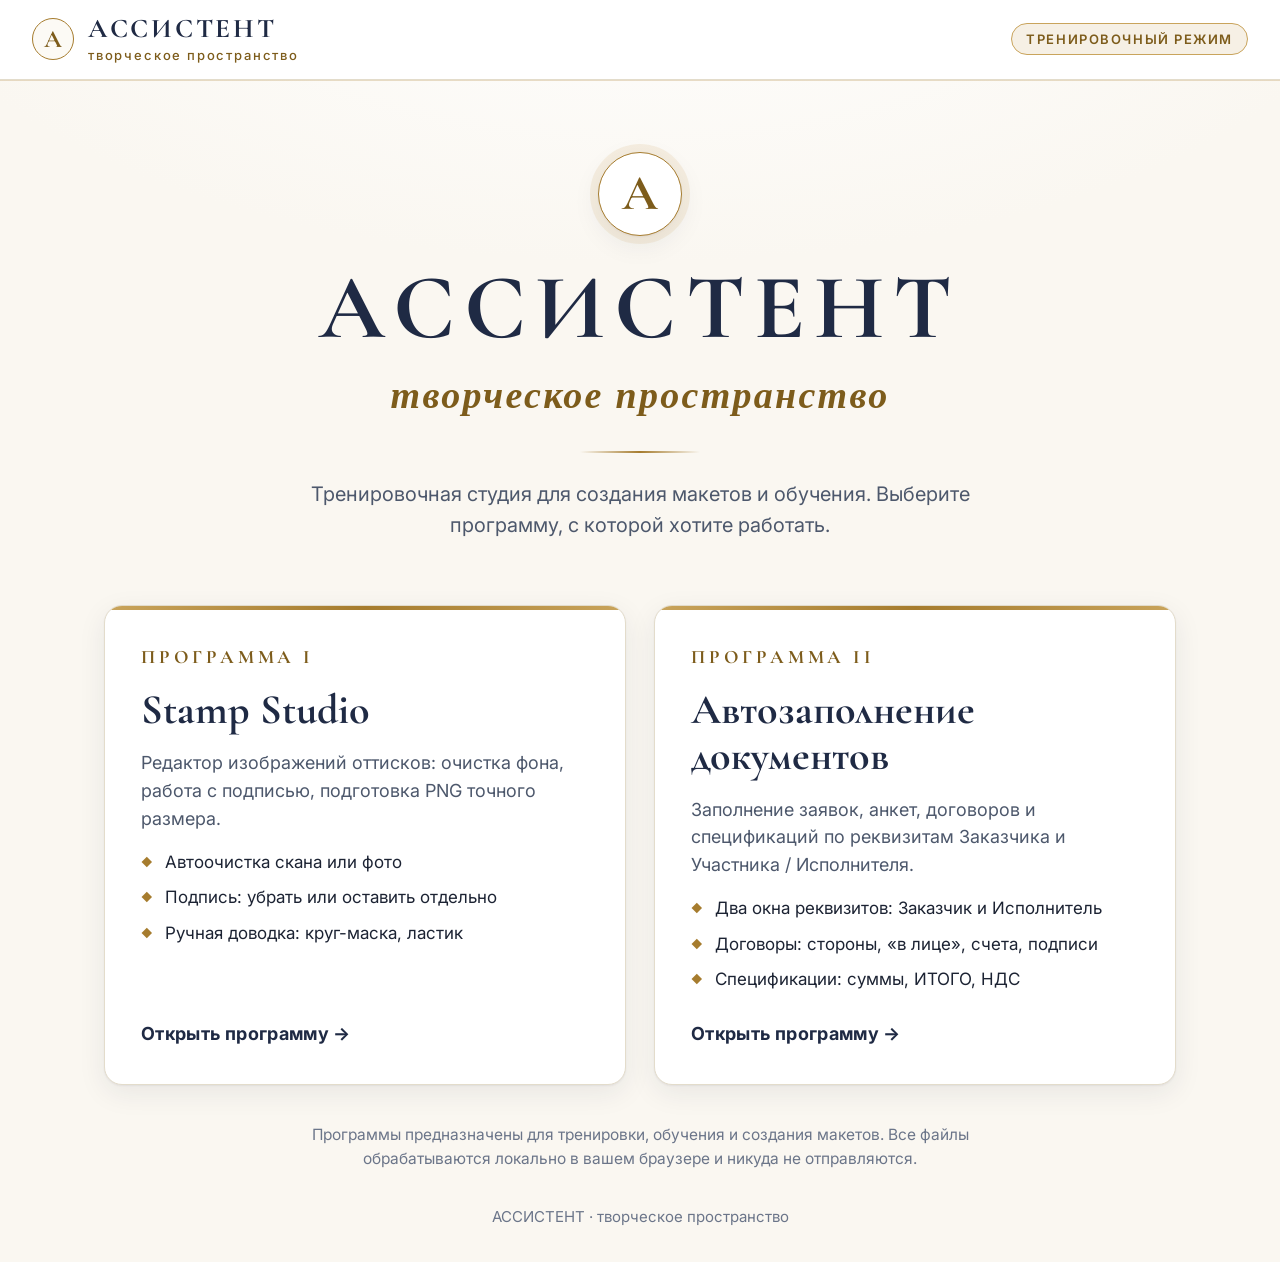
==== commit 6ec4cc44: "Add files via upload" ====
--- a/index.html
+++ b/index.html
@@ -3,17 +3,18 @@
 <head>
 <meta charset="utf-8">
 <meta name="viewport" content="width=device-width, initial-scale=1">
-<title>Ассистент — учебная студия</title>
+<title>АССИСТЕНТ творческое пространство</title>
 <link rel="preconnect" href="https://fonts.googleapis.com"><link rel="preconnect" href="https://fonts.gstatic.com" crossorigin>
 <link href="https://fonts.googleapis.com/css2?family=Cormorant+Garamond:wght@500;600;700&family=Inter:wght@400;500;600;700&subset=cyrillic&display=swap" rel="stylesheet">
 <link rel="stylesheet" href="assets/css/theme.css">
 <link rel="stylesheet" href="assets/css/portal.css">
 </head>
 <body>
-<header class="topbar"><span class="brand"><span class="mark">А</span><span><b>Ассистент</b><small>Учебная студия</small></span></span><span class="training">Тренировочный режим</span></header>
+<header class="topbar"><span class="brand"><span class="mark">А</span><span><b>АССИСТЕНТ</b><small>творческое пространство</small></span></span><span class="training">Тренировочный режим</span></header>
 <section class="hero">
   <div class="mark">А</div>
-  <h1>Ассистент</h1>
+  <h1>АССИСТЕНТ</h1>
+  <div class="tagline">творческое пространство</div>
   <div class="rule"></div>
   <p>Тренировочная студия для создания макетов и обучения. Выберите программу, с которой хотите работать.</p>
 </section>
@@ -34,7 +35,7 @@
   </a>
 </main>
 <p class="note">Программы предназначены для тренировки, обучения и создания макетов. Все файлы обрабатываются локально в вашем браузере и никуда не отправляются.</p>
-<footer>Ассистент · учебный проект</footer>
+<footer>АССИСТЕНТ · творческое пространство</footer>
 <script src="assets/js/tips.js"></script>
 </body>
 </html>
--- a/assets/css/theme.css
+++ b/assets/css/theme.css
@@ -1,47 +1,49 @@
-/* Ассистент — общая тема: графит и шампанское золото */
+/* АССИСТЕНТ · творческое пространство — светлая тема: слоновая кость, глубокий синий, золото */
 :root{
-  --bg:#0c0e13; --bg-2:#10131a; --panel:#151922; --panel-2:#1a1f2a; --panel-3:#212835;
-  --line:#2a3141; --line-2:#363e50;
-  --text:#ecebe5; --muted:#9aa2b1; --faint:#6d7585;
-  --gold:#c9a55c; --gold-2:#e4cc94; --gold-d:#8f7439; --gold-bg:rgba(201,165,92,.11);
-  --ok:#5fae8a; --warn:#d9b24a; --err:#cf6a5d;
+  --bg:#faf7f1; --bg-2:#f3eee3; --panel:#ffffff; --panel-2:#fcfaf5; --panel-3:#f1ece0;
+  --line:#e3dccb; --line-2:#cfc6b0;
+  --text:#1c2333; --muted:#4d586c; --faint:#6b7589;
+  --navy:#1f2a44; --navy-2:#2c3b61;
+  --gold:#a67c2e; --gold-2:#7d5c1b; --gold-d:#c9a45c; --gold-bg:rgba(201,164,92,.16);
+  --ok:#1d7351; --warn:#8a6410; --err:#b0382c;
   --serif:'Cormorant Garamond','Playfair Display',Georgia,'Times New Roman',serif;
   --sans:'Inter','Segoe UI',system-ui,-apple-system,Roboto,Arial,sans-serif;
-  --r:8px;
+  --r:10px;
+  --shadow:0 1px 2px rgba(31,42,68,.06),0 8px 28px rgba(31,42,68,.08);
 }
 *,*::before,*::after{box-sizing:border-box;margin:0;padding:0}
-html{color-scheme:dark}
-body{background:var(--bg);color:var(--text);font-family:var(--sans);font-size:14px;line-height:1.5;-webkit-font-smoothing:antialiased}
-a{color:var(--gold-2);text-decoration:none}
+html{color-scheme:light}
+body{background:var(--bg);color:var(--text);font-family:var(--sans);font-size:17px;line-height:1.55;-webkit-font-smoothing:antialiased}
+a{color:var(--navy-2);text-decoration:none}
 button,input,select,textarea{font:inherit;color:inherit}
-:focus-visible{outline:2px solid var(--gold);outline-offset:2px}
+:focus-visible{outline:3px solid var(--gold-d);outline-offset:2px}
 
 /* шапка */
-.topbar{display:flex;align-items:center;justify-content:space-between;gap:16px;padding:12px 24px;background:linear-gradient(180deg,#141923,#10131a);border-bottom:1px solid var(--line)}
-.brand{display:flex;align-items:center;gap:12px;color:var(--text)}
-.brand .mark{width:30px;height:30px;border:1px solid var(--gold);border-radius:50%;display:grid;place-items:center;font-family:var(--serif);font-size:18px;color:var(--gold-2);font-weight:600}
-.brand b{font-family:var(--serif);font-size:22px;letter-spacing:.06em;font-weight:600}
-.brand small{display:block;font-size:10.5px;letter-spacing:.22em;text-transform:uppercase;color:var(--faint);margin-top:-3px}
-.crumbs{display:flex;align-items:center;gap:10px;font-size:13px;color:var(--muted)}
-.crumbs a{color:var(--muted);border:1px solid var(--line);padding:6px 12px;border-radius:999px;transition:.15s}
-.crumbs a:hover{border-color:var(--gold-d);color:var(--gold-2)}
-.crumbs .here{color:var(--gold-2);letter-spacing:.04em}
-.training{font-size:11px;letter-spacing:.16em;text-transform:uppercase;color:var(--gold);border:1px solid var(--gold-d);padding:3px 10px;border-radius:999px;background:var(--gold-bg)}
+.topbar{display:flex;align-items:center;justify-content:space-between;gap:18px;padding:14px 32px;background:#fff;border-bottom:1px solid var(--line);box-shadow:0 1px 0 rgba(166,124,46,.25)}
+.brand{display:flex;align-items:center;gap:14px;color:var(--text)}
+.brand .mark{width:42px;height:42px;border:1.5px solid var(--gold);border-radius:50%;display:grid;place-items:center;font-family:var(--serif);font-size:25px;color:var(--gold-2);font-weight:700;background:var(--panel-2)}
+.brand b{font-family:var(--serif);font-size:27px;letter-spacing:.1em;font-weight:700;color:var(--navy);line-height:1.1;display:block}
+.brand small{display:block;font-size:13px;letter-spacing:.14em;text-transform:lowercase;color:var(--gold-2);margin-top:1px;font-weight:500}
+.crumbs{display:flex;align-items:center;gap:10px;font-size:16px;color:var(--muted);flex-wrap:wrap}
+.crumbs a{color:var(--navy);border:1px solid var(--line-2);padding:8px 16px;border-radius:999px;transition:.15s;background:#fff}
+.crumbs a:hover{border-color:var(--gold);background:var(--gold-bg)}
+.crumbs .here{color:var(--gold-2);font-weight:600;letter-spacing:.02em}
+.training{font-size:13px;letter-spacing:.12em;text-transform:uppercase;color:var(--gold-2);border:1px solid var(--gold-d);padding:5px 14px;border-radius:999px;background:var(--gold-bg);font-weight:600}
 
 /* кнопки */
-.btn{display:inline-flex;align-items:center;justify-content:center;gap:8px;background:var(--panel-3);border:1px solid var(--line-2);color:var(--text);padding:9px 14px;border-radius:var(--r);cursor:pointer;font-weight:500;font-size:13.5px;transition:.15s;white-space:nowrap}
-.btn:hover{border-color:var(--gold-d);background:#262e3d}
-.btn:disabled{opacity:.4;cursor:not-allowed}
-.btn.primary,.btn-main{background:linear-gradient(180deg,#d6b46c,#b48f45);border:1px solid #d9bb78;color:#16120a;font-weight:700;letter-spacing:.02em}
-.btn.primary:hover,.btn-main:hover{background:linear-gradient(180deg,#e2c382,#c19c50)}
-.btn-main{display:flex;width:100%;padding:13px;border-radius:var(--r);cursor:pointer;font-size:15px;justify-content:center}
-.btn.ghost{background:transparent}
-.btn.small{padding:6px 10px;font-size:12.5px}
-.tool-active{border-color:var(--gold)!important;background:var(--gold-bg)!important;color:var(--gold-2)!important;box-shadow:inset 0 0 0 1px var(--gold-d)}
+.btn{display:inline-flex;align-items:center;justify-content:center;gap:8px;background:#fff;border:1.5px solid var(--line-2);color:var(--navy);padding:11px 18px;border-radius:var(--r);cursor:pointer;font-weight:600;font-size:16px;transition:.15s;white-space:nowrap;box-shadow:0 1px 2px rgba(31,42,68,.05)}
+.btn:hover{border-color:var(--gold);background:var(--gold-bg)}
+.btn:disabled{opacity:.45;cursor:not-allowed}
+.btn.primary,.btn-main{background:linear-gradient(180deg,var(--navy-2),var(--navy));border:1.5px solid var(--navy);color:#fff;font-weight:700;letter-spacing:.01em;box-shadow:0 4px 14px rgba(31,42,68,.22)}
+.btn.primary:hover,.btn-main:hover{background:linear-gradient(180deg,#38497a,var(--navy-2));border-color:var(--navy-2)}
+.btn-main{display:flex;width:100%;padding:15px;border-radius:var(--r);cursor:pointer;font-size:17px;justify-content:center}
+.btn.ghost{background:transparent;box-shadow:none}
+.btn.small{padding:8px 14px;font-size:15px}
+.tool-active{border-color:var(--gold)!important;background:var(--gold-bg)!important;color:var(--gold-2)!important;box-shadow:inset 0 0 0 1px var(--gold-d)!important}
 
-.hint{font-size:12px;color:var(--muted);line-height:1.5}
+.hint{font-size:15px;color:var(--muted);line-height:1.55}
 .sr{position:absolute;width:1px;height:1px;overflow:hidden;clip:rect(0 0 0 0)}
 
 /* всплывающие памятки */
-.tip-pop{position:fixed;z-index:9999;background:#f4efe0;color:#1b1608;border:1px solid var(--gold);border-radius:8px;padding:9px 12px;font-size:13px;line-height:1.45;box-shadow:0 8px 24px rgba(0,0,0,.45);pointer-events:none;font-weight:500}
+.tip-pop{position:fixed;z-index:9999;background:var(--navy);color:#fff;border:1px solid var(--gold-d);border-radius:10px;padding:12px 16px;font-size:15.5px;line-height:1.5;box-shadow:0 12px 32px rgba(31,42,68,.35);pointer-events:none;font-weight:500}
 .tip-pop[hidden]{display:none}
--- a/assets/css/portal.css
+++ b/assets/css/portal.css
@@ -1,19 +1,20 @@
-body{min-height:100vh;display:flex;flex-direction:column;background:radial-gradient(1200px 600px at 50% -10%,#1b2130 0,var(--bg) 60%)}
-.hero{text-align:center;padding:64px 24px 28px}
-.hero .mark{width:64px;height:64px;margin:0 auto 22px;border:1px solid var(--gold);border-radius:50%;display:grid;place-items:center;font-family:var(--serif);font-size:36px;color:var(--gold-2);box-shadow:0 0 0 6px rgba(201,165,92,.07)}
-.hero h1{font-family:var(--serif);font-size:clamp(44px,7vw,76px);font-weight:600;letter-spacing:.08em;line-height:1}
-.hero .rule{width:90px;height:1px;background:linear-gradient(90deg,transparent,var(--gold),transparent);margin:22px auto}
-.hero p{color:var(--muted);max-width:620px;margin:0 auto;font-size:15.5px}
-.choose{max-width:1020px;margin:30px auto 0;padding:0 24px;display:grid;grid-template-columns:1fr 1fr;gap:24px;width:100%}
-.tile{display:flex;flex-direction:column;gap:14px;background:linear-gradient(180deg,#171c27,#12161e);border:1px solid var(--line);border-radius:14px;padding:30px;color:var(--text);transition:.2s;position:relative;overflow:hidden}
-.tile::after{content:'';position:absolute;inset:0 0 auto 0;height:2px;background:linear-gradient(90deg,transparent,var(--gold),transparent);opacity:.5}
-.tile:hover{border-color:var(--gold-d);transform:translateY(-3px);box-shadow:0 20px 50px rgba(0,0,0,.45)}
-.tile .no{font-family:var(--serif);color:var(--gold);font-size:15px;letter-spacing:.2em}
-.tile h2{font-family:var(--serif);font-size:34px;font-weight:600;line-height:1.1}
-.tile p{color:var(--muted);font-size:14px}
-.tile ul{list-style:none;color:#c6cbd5;font-size:13.5px;display:grid;gap:6px}
-.tile li::before{content:'◆';color:var(--gold);font-size:8px;margin-right:10px;vertical-align:2px}
-.tile .go{margin-top:auto;padding-top:10px;color:var(--gold-2);font-weight:600;letter-spacing:.04em}
-.note{max-width:760px;margin:34px auto 0;text-align:center;color:var(--faint);font-size:12.5px;padding:0 24px}
-footer{margin-top:auto;padding:30px 24px;text-align:center;color:var(--faint);font-size:12px}
-@media(max-width:760px){.choose{grid-template-columns:1fr}.hero{padding-top:40px}}
+body{min-height:100vh;display:flex;flex-direction:column;background:radial-gradient(1100px 520px at 50% -8%,#fff 0,var(--bg) 70%)}
+.hero{text-align:center;padding:72px 24px 30px}
+.hero .mark{width:84px;height:84px;margin:0 auto 26px;border:1.5px solid var(--gold);border-radius:50%;display:grid;place-items:center;font-family:var(--serif);font-size:50px;font-weight:700;color:var(--gold-2);background:#fff;box-shadow:0 0 0 8px rgba(201,164,92,.14),var(--shadow)}
+.hero h1{font-family:var(--serif);font-size:clamp(46px,8vw,92px);font-weight:700;letter-spacing:.1em;line-height:1;color:var(--navy)}
+.hero .tagline{font-family:var(--serif);font-size:clamp(24px,3.4vw,38px);font-style:italic;font-weight:600;color:var(--gold-2);letter-spacing:.06em;margin-top:12px}
+.hero .rule{width:120px;height:2px;background:linear-gradient(90deg,transparent,var(--gold),transparent);margin:26px auto}
+.hero p{color:var(--muted);max-width:720px;margin:0 auto;font-size:20px}
+.choose{max-width:1120px;margin:34px auto 0;padding:0 24px;display:grid;grid-template-columns:1fr 1fr;gap:28px;width:100%}
+.tile{display:flex;flex-direction:column;gap:16px;background:#fff;border:1px solid var(--line);border-radius:18px;padding:36px;color:var(--text);transition:.2s;position:relative;overflow:hidden;box-shadow:var(--shadow)}
+.tile::after{content:'';position:absolute;inset:0 0 auto 0;height:4px;background:linear-gradient(90deg,var(--gold-d),var(--gold),var(--gold-d))}
+.tile:hover{border-color:var(--gold);transform:translateY(-4px);box-shadow:0 18px 48px rgba(31,42,68,.16)}
+.tile .no{font-family:var(--serif);color:var(--gold-2);font-size:19px;letter-spacing:.2em;font-weight:700}
+.tile h2{font-family:var(--serif);font-size:42px;font-weight:700;line-height:1.1;color:var(--navy)}
+.tile p{color:var(--muted);font-size:18px}
+.tile ul{list-style:none;color:var(--text);font-size:17px;display:grid;gap:9px}
+.tile li::before{content:'◆';color:var(--gold);font-size:11px;margin-right:12px;vertical-align:2px}
+.tile .go{margin-top:auto;padding-top:12px;color:var(--navy);font-weight:700;font-size:18px;letter-spacing:.02em}
+.note{max-width:820px;margin:38px auto 0;text-align:center;color:var(--faint);font-size:15.5px;padding:0 24px}
+footer{margin-top:auto;padding:34px 24px;text-align:center;color:var(--faint);font-size:15px}
+@media(max-width:760px){.choose{grid-template-columns:1fr}.hero{padding-top:44px}.topbar{padding:12px 16px}}
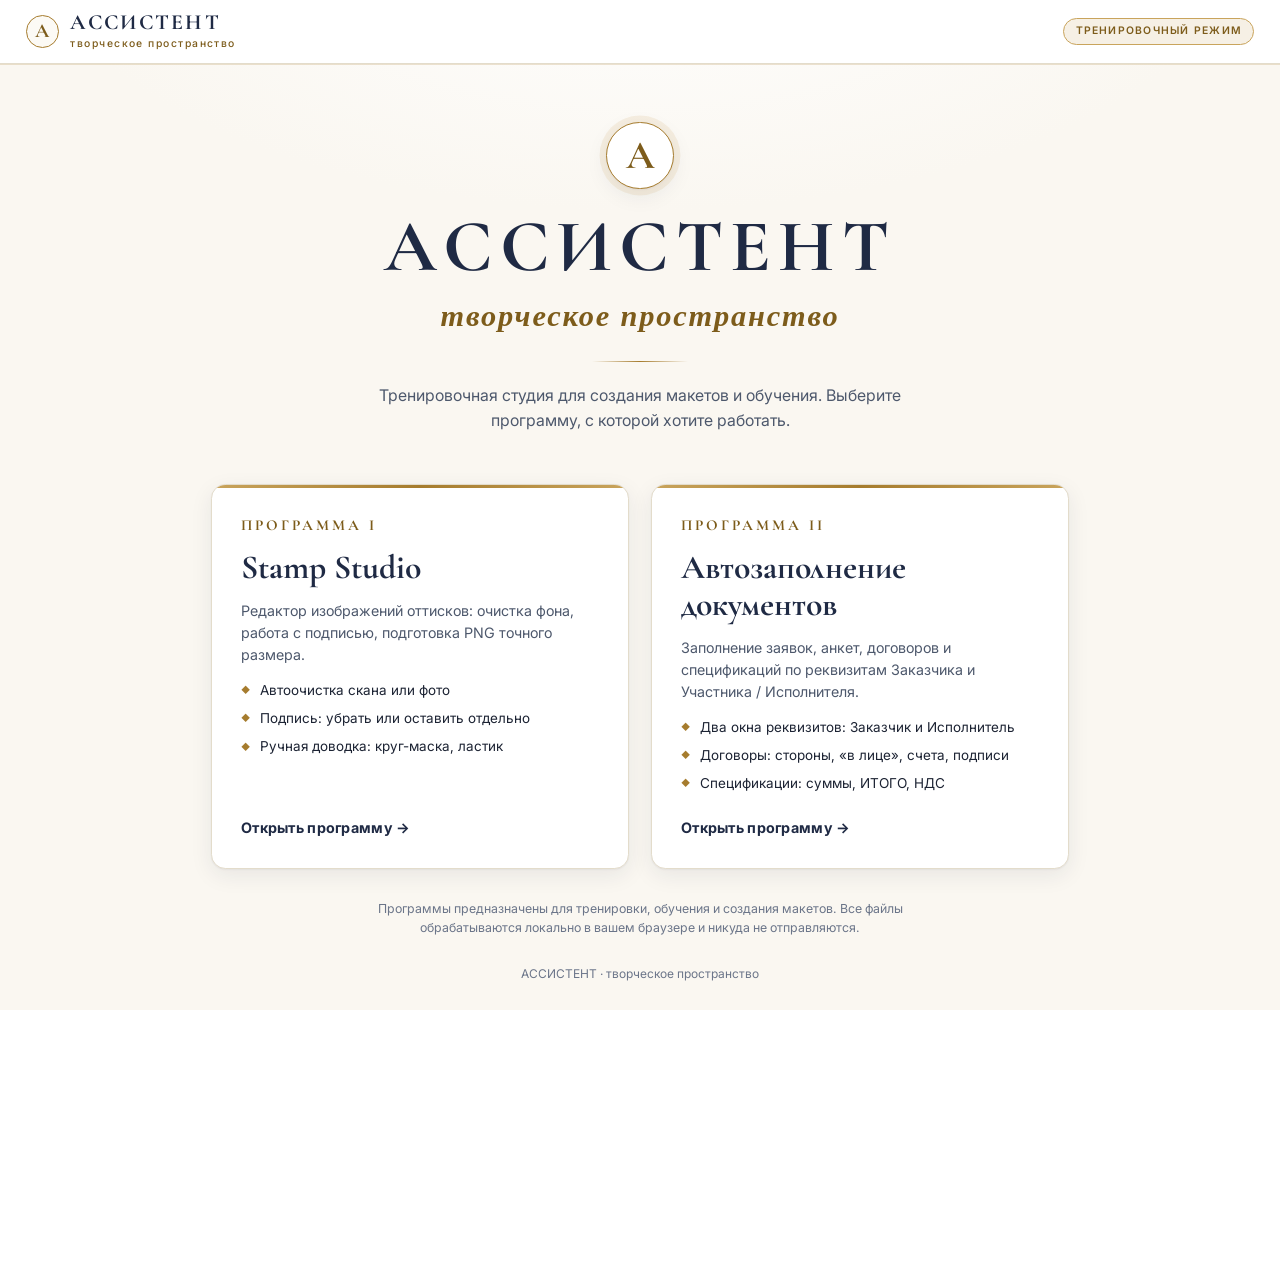
==== commit a8d99626: "Add files via upload" ====
--- a/index.html
+++ b/index.html
@@ -36,6 +36,7 @@
 </main>
 <p class="note">Программы предназначены для тренировки, обучения и создания макетов. Все файлы обрабатываются локально в вашем браузере и никуда не отправляются.</p>
 <footer>АССИСТЕНТ · творческое пространство</footer>
+<script src="assets/js/zoom.js"></script>
 <script src="assets/js/tips.js"></script>
 </body>
 </html>
--- a/assets/css/theme.css
+++ b/assets/css/theme.css
@@ -10,7 +10,10 @@
   --sans:'Inter','Segoe UI',system-ui,-apple-system,Roboto,Arial,sans-serif;
   --r:10px;
   --shadow:0 1px 2px rgba(31,42,68,.06),0 8px 28px rgba(31,42,68,.08);
+  --z:.8; /* масштаб всего сайта: 80 % от прежнего размера */
 }
+html{zoom:var(--z)}
+@supports not (zoom:1){:root{--z:1}}
 *,*::before,*::after{box-sizing:border-box;margin:0;padding:0}
 html{color-scheme:light}
 body{background:var(--bg);color:var(--text);font-family:var(--sans);font-size:17px;line-height:1.55;-webkit-font-smoothing:antialiased}
--- a/assets/css/portal.css
+++ b/assets/css/portal.css
@@ -1,4 +1,4 @@
-body{min-height:100vh;display:flex;flex-direction:column;background:radial-gradient(1100px 520px at 50% -8%,#fff 0,var(--bg) 70%)}
+body{min-height:calc(100vh / var(--z));display:flex;flex-direction:column;background:radial-gradient(1100px 520px at 50% -8%,#fff 0,var(--bg) 70%)}
 .hero{text-align:center;padding:72px 24px 30px}
 .hero .mark{width:84px;height:84px;margin:0 auto 26px;border:1.5px solid var(--gold);border-radius:50%;display:grid;place-items:center;font-family:var(--serif);font-size:50px;font-weight:700;color:var(--gold-2);background:#fff;box-shadow:0 0 0 8px rgba(201,164,92,.14),var(--shadow)}
 .hero h1{font-family:var(--serif);font-size:clamp(46px,8vw,92px);font-weight:700;letter-spacing:.1em;line-height:1;color:var(--navy)}
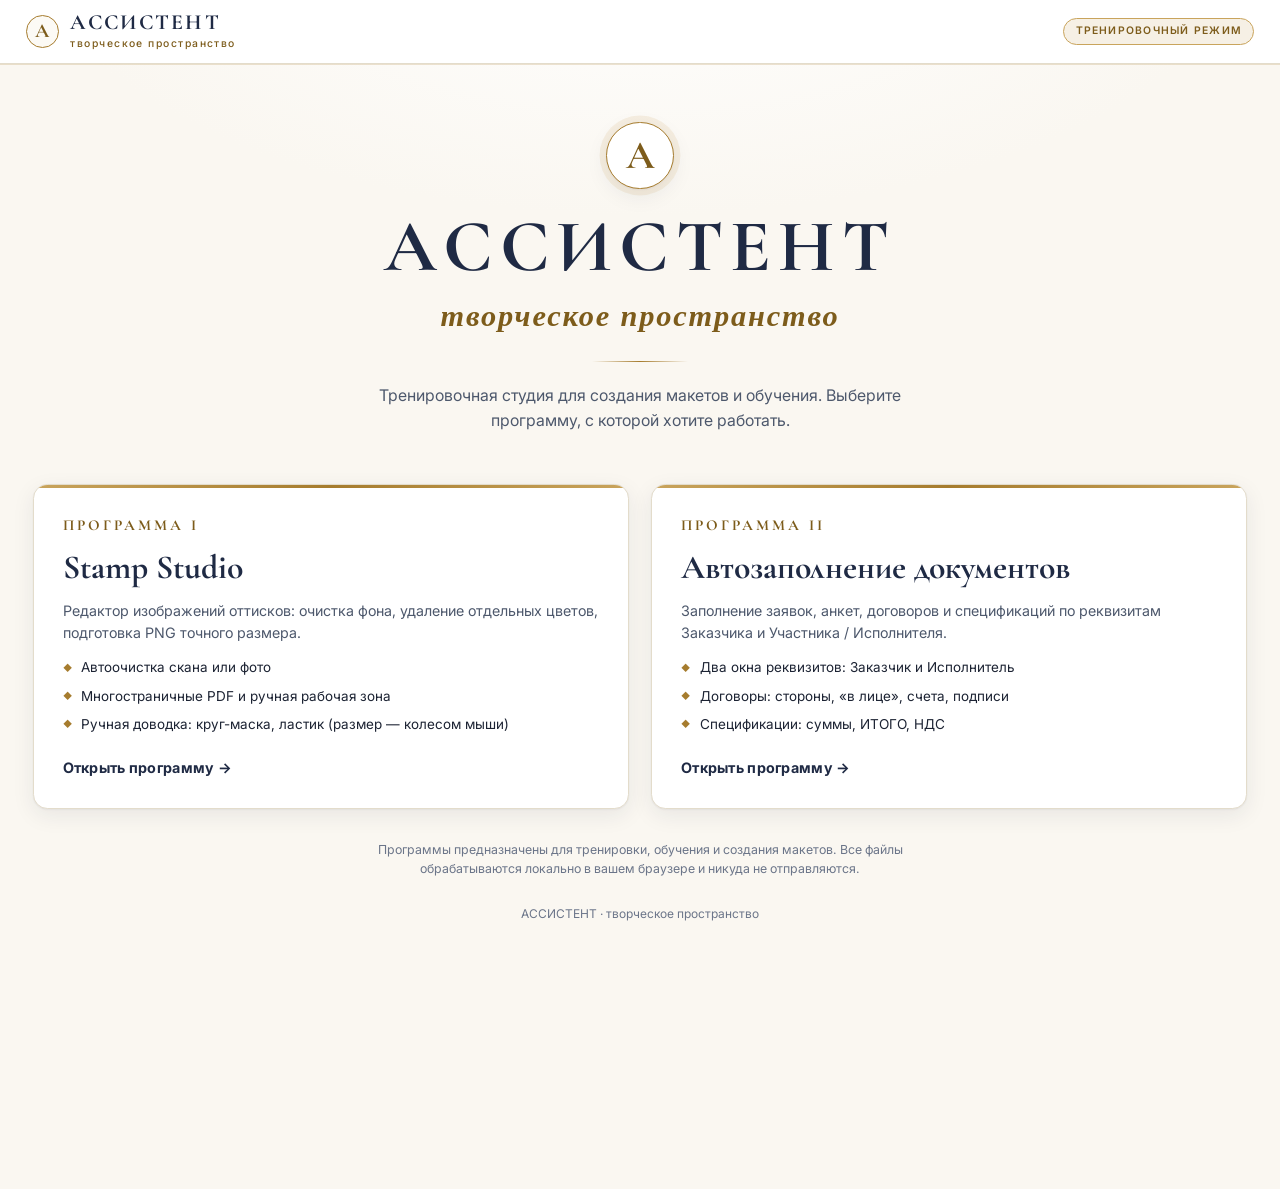
==== commit b21041ea: "Add files via upload" ====
--- a/index.html
+++ b/index.html
@@ -22,8 +22,8 @@
   <a class="tile" href="stamp.html">
     <span class="no">ПРОГРАММА I</span>
     <h2>Stamp Studio</h2>
-    <p>Редактор изображений оттисков: очистка фона, работа с подписью, подготовка PNG точного размера.</p>
-    <ul><li>Автоочистка скана или фото</li><li>Подпись: убрать или оставить отдельно</li><li>Ручная доводка: круг-маска, ластик</li></ul>
+    <p>Редактор изображений оттисков: очистка фона, удаление отдельных цветов, подготовка PNG точного размера.</p>
+    <ul><li>Автоочистка скана или фото</li><li>Многостраничные PDF и ручная рабочая зона</li><li>Ручная доводка: круг-маска, ластик (размер — колесом мыши)</li></ul>
     <span class="go">Открыть программу →</span>
   </a>
   <a class="tile" href="docs.html">
--- a/assets/css/theme.css
+++ b/assets/css/theme.css
@@ -12,7 +12,7 @@
   --shadow:0 1px 2px rgba(31,42,68,.06),0 8px 28px rgba(31,42,68,.08);
   --z:.8; /* масштаб всего сайта: 80 % от прежнего размера */
 }
-html{zoom:var(--z)}
+html{zoom:var(--z);background:var(--bg);min-height:100%}
 @supports not (zoom:1){:root{--z:1}}
 *,*::before,*::after{box-sizing:border-box;margin:0;padding:0}
 html{color-scheme:light}
--- a/assets/css/portal.css
+++ b/assets/css/portal.css
@@ -5,7 +5,7 @@
 .hero .tagline{font-family:var(--serif);font-size:clamp(24px,3.4vw,38px);font-style:italic;font-weight:600;color:var(--gold-2);letter-spacing:.06em;margin-top:12px}
 .hero .rule{width:120px;height:2px;background:linear-gradient(90deg,transparent,var(--gold),transparent);margin:26px auto}
 .hero p{color:var(--muted);max-width:720px;margin:0 auto;font-size:20px}
-.choose{max-width:1120px;margin:34px auto 0;padding:0 24px;display:grid;grid-template-columns:1fr 1fr;gap:28px;width:100%}
+.choose{max-width:none;margin:34px 0 0;padding:0 clamp(24px,3.2vw,72px);display:grid;grid-template-columns:1fr 1fr;gap:28px;width:100%}
 .tile{display:flex;flex-direction:column;gap:16px;background:#fff;border:1px solid var(--line);border-radius:18px;padding:36px;color:var(--text);transition:.2s;position:relative;overflow:hidden;box-shadow:var(--shadow)}
 .tile::after{content:'';position:absolute;inset:0 0 auto 0;height:4px;background:linear-gradient(90deg,var(--gold-d),var(--gold),var(--gold-d))}
 .tile:hover{border-color:var(--gold);transform:translateY(-4px);box-shadow:0 18px 48px rgba(31,42,68,.16)}
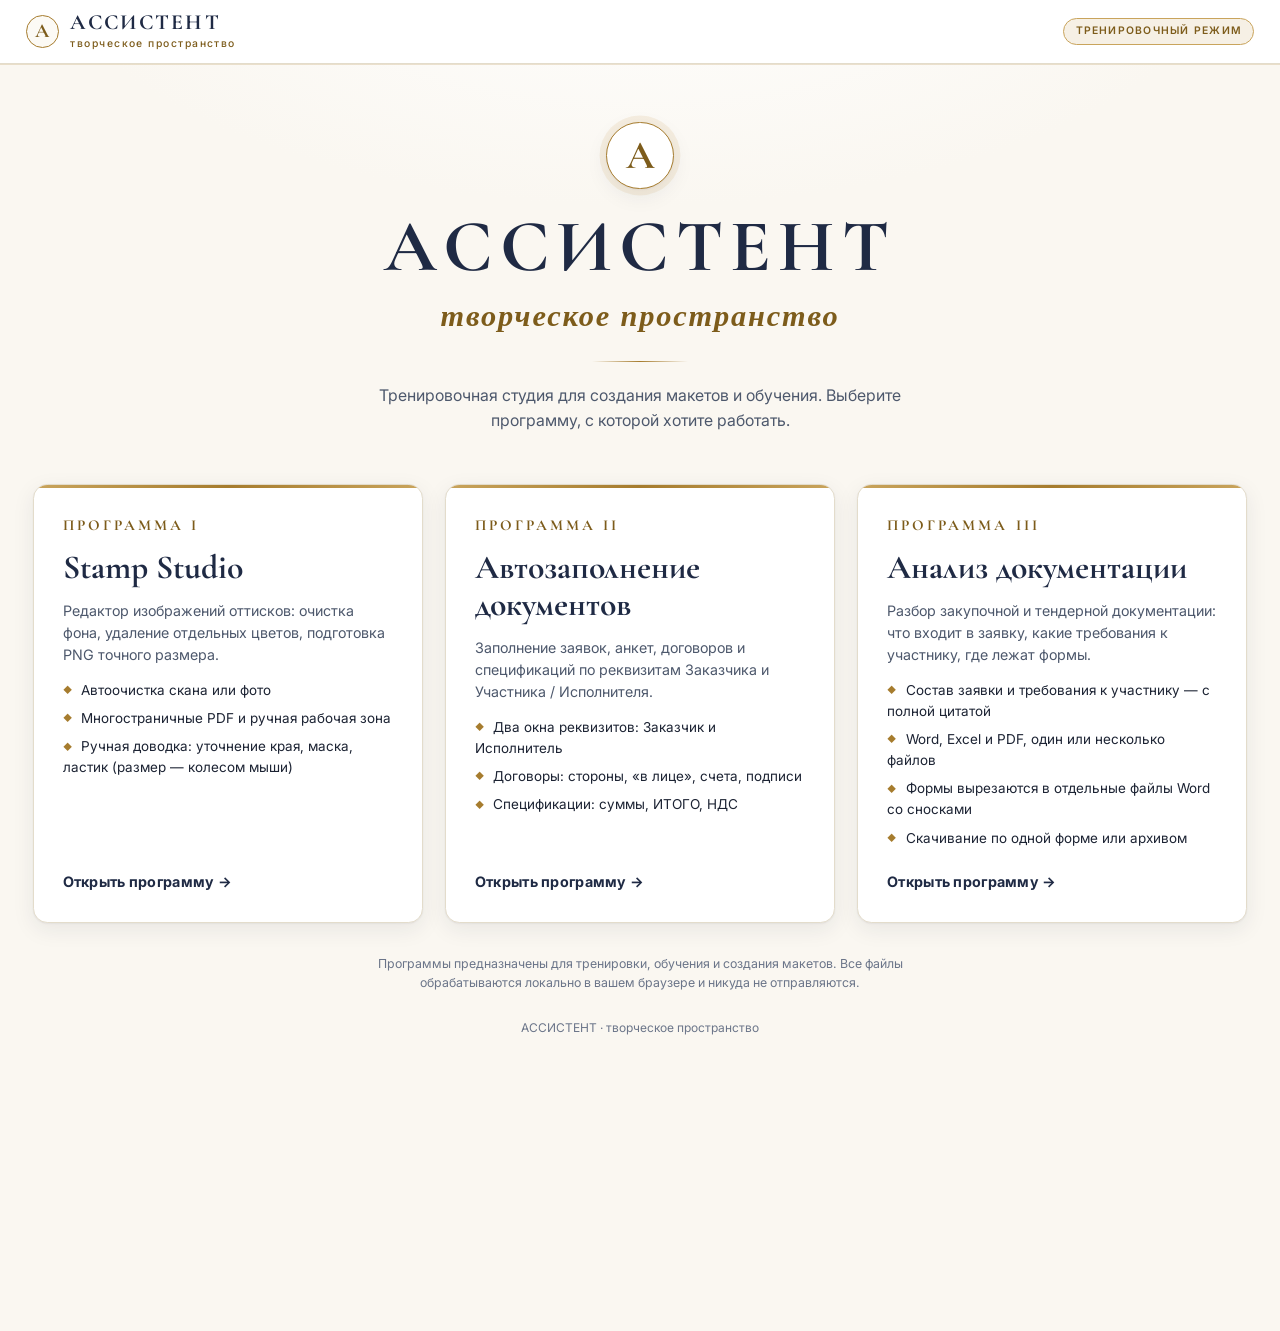
==== commit 909707e6: "Add files via upload" ====
--- a/index.html
+++ b/index.html
@@ -2,6 +2,7 @@
 <html lang="ru">
 <head>
 <meta charset="utf-8">
+<meta name="color-scheme" content="light only">
 <meta name="viewport" content="width=device-width, initial-scale=1">
 <title>АССИСТЕНТ творческое пространство</title>
 <link rel="preconnect" href="https://fonts.googleapis.com"><link rel="preconnect" href="https://fonts.gstatic.com" crossorigin>
@@ -23,7 +24,7 @@
     <span class="no">ПРОГРАММА I</span>
     <h2>Stamp Studio</h2>
     <p>Редактор изображений оттисков: очистка фона, удаление отдельных цветов, подготовка PNG точного размера.</p>
-    <ul><li>Автоочистка скана или фото</li><li>Многостраничные PDF и ручная рабочая зона</li><li>Ручная доводка: круг-маска, ластик (размер — колесом мыши)</li></ul>
+    <ul><li>Автоочистка скана или фото</li><li>Многостраничные PDF и ручная рабочая зона</li><li>Ручная доводка: уточнение края, маска, ластик (размер — колесом мыши)</li></ul>
     <span class="go">Открыть программу →</span>
   </a>
   <a class="tile" href="docs.html">
@@ -33,6 +34,13 @@
     <ul><li>Два окна реквизитов: Заказчик и Исполнитель</li><li>Договоры: стороны, «в лице», счета, подписи</li><li>Спецификации: суммы, ИТОГО, НДС</li></ul>
     <span class="go">Открыть программу →</span>
   </a>
+  <a class="tile" href="analysis.html">
+    <span class="no">ПРОГРАММА III</span>
+    <h2>Анализ документации</h2>
+    <p>Разбор закупочной и тендерной документации: что входит в заявку, какие требования к участнику, где лежат формы.</p>
+    <ul><li>Состав заявки и требования к участнику — с полной цитатой</li><li>Word, Excel и PDF, один или несколько файлов</li><li>Формы вырезаются в отдельные файлы Word со сносками</li><li>Скачивание по одной форме или архивом</li></ul>
+    <span class="go">Открыть программу →</span>
+  </a>
 </main>
 <p class="note">Программы предназначены для тренировки, обучения и создания макетов. Все файлы обрабатываются локально в вашем браузере и никуда не отправляются.</p>
 <footer>АССИСТЕНТ · творческое пространство</footer>
--- a/assets/css/theme.css
+++ b/assets/css/theme.css
@@ -1,5 +1,6 @@
 /* АССИСТЕНТ · творческое пространство — светлая тема: слоновая кость, глубокий синий, золото */
 :root{
+  color-scheme:light;
   --bg:#faf7f1; --bg-2:#f3eee3; --panel:#ffffff; --panel-2:#fcfaf5; --panel-3:#f1ece0;
   --line:#e3dccb; --line-2:#cfc6b0;
   --text:#1c2333; --muted:#4d586c; --faint:#6b7589;
@@ -48,5 +49,5 @@
 .sr{position:absolute;width:1px;height:1px;overflow:hidden;clip:rect(0 0 0 0)}
 
 /* всплывающие памятки */
-.tip-pop{position:fixed;z-index:9999;background:var(--navy);color:#fff;border:1px solid var(--gold-d);border-radius:10px;padding:12px 16px;font-size:15.5px;line-height:1.5;box-shadow:0 12px 32px rgba(31,42,68,.35);pointer-events:none;font-weight:500}
+.tip-pop{position:fixed;z-index:9999;background:#fffdf7;color:var(--text);border:1.5px solid var(--gold);border-radius:10px;padding:12px 16px;font-size:15.5px;line-height:1.5;box-shadow:0 12px 32px rgba(31,42,68,.35);pointer-events:none;font-weight:500}
 .tip-pop[hidden]{display:none}
--- a/assets/css/portal.css
+++ b/assets/css/portal.css
@@ -5,7 +5,7 @@
 .hero .tagline{font-family:var(--serif);font-size:clamp(24px,3.4vw,38px);font-style:italic;font-weight:600;color:var(--gold-2);letter-spacing:.06em;margin-top:12px}
 .hero .rule{width:120px;height:2px;background:linear-gradient(90deg,transparent,var(--gold),transparent);margin:26px auto}
 .hero p{color:var(--muted);max-width:720px;margin:0 auto;font-size:20px}
-.choose{max-width:none;margin:34px 0 0;padding:0 clamp(24px,3.2vw,72px);display:grid;grid-template-columns:1fr 1fr;gap:28px;width:100%}
+.choose{max-width:none;margin:34px 0 0;padding:0 clamp(24px,3.2vw,72px);display:grid;grid-template-columns:repeat(3,1fr);gap:28px;width:100%}
 .tile{display:flex;flex-direction:column;gap:16px;background:#fff;border:1px solid var(--line);border-radius:18px;padding:36px;color:var(--text);transition:.2s;position:relative;overflow:hidden;box-shadow:var(--shadow)}
 .tile::after{content:'';position:absolute;inset:0 0 auto 0;height:4px;background:linear-gradient(90deg,var(--gold-d),var(--gold),var(--gold-d))}
 .tile:hover{border-color:var(--gold);transform:translateY(-4px);box-shadow:0 18px 48px rgba(31,42,68,.16)}
@@ -17,4 +17,5 @@
 .tile .go{margin-top:auto;padding-top:12px;color:var(--navy);font-weight:700;font-size:18px;letter-spacing:.02em}
 .note{max-width:820px;margin:38px auto 0;text-align:center;color:var(--faint);font-size:15.5px;padding:0 24px}
 footer{margin-top:auto;padding:34px 24px;text-align:center;color:var(--faint);font-size:15px}
+@media(max-width:1100px){.choose{grid-template-columns:1fr 1fr}}
 @media(max-width:760px){.choose{grid-template-columns:1fr}.hero{padding-top:44px}.topbar{padding:12px 16px}}
